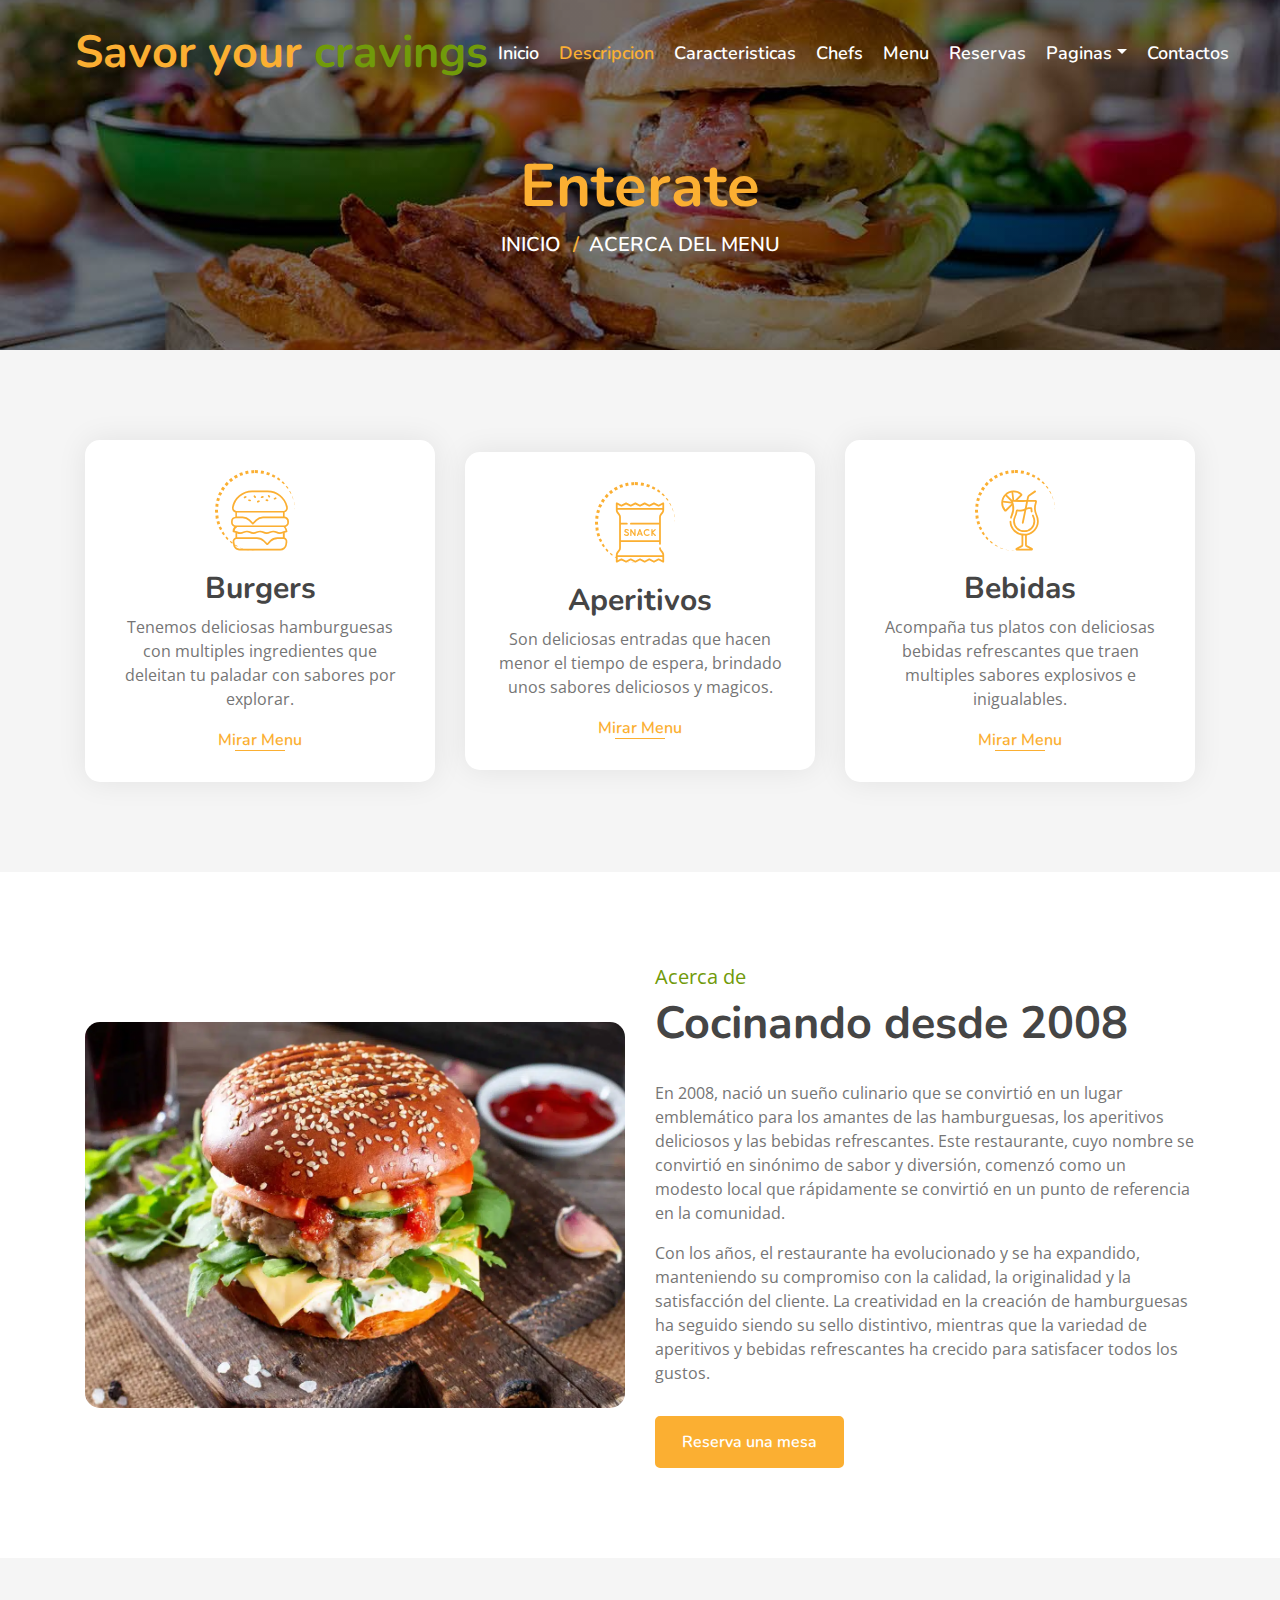
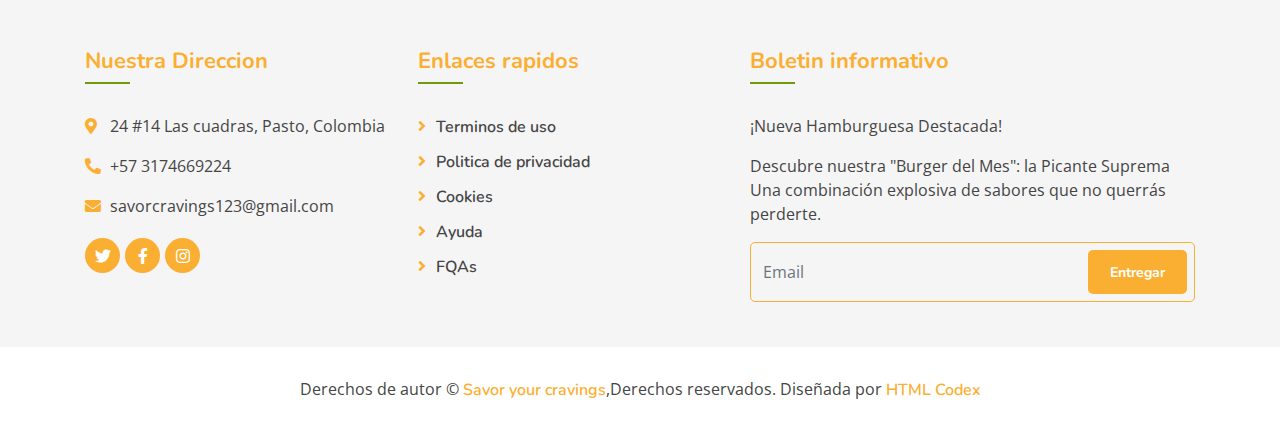
==== about.html @ bf2a8a8b "Se modifico la escritura" ====
<!DOCTYPE html>
<html lang="en">
    <head>
        <meta charset="utf-8">
        <title>Savor your cravings - sitio web de alimentos</title>
        <meta content="width=device-width, initial-scale=1.0" name="viewport">
        <meta content="Free Website Template" name="keywords">
        <meta content="Free Website Template" name="description">

        <!-- Favicon -->
        <link href="img/favicon.ico" rel="icon">

        <!-- Google Font -->
        <link href="https://fonts.googleapis.com/css?family=Open+Sans:300,400|Nunito:600,700" rel="stylesheet"> 
        
        <!-- CSS Libraries -->
        <link href="https://stackpath.bootstrapcdn.com/bootstrap/4.4.1/css/bootstrap.min.css" rel="stylesheet">
        <link href="https://cdnjs.cloudflare.com/ajax/libs/font-awesome/5.10.0/css/all.min.css" rel="stylesheet">
        <link href="lib/animate/animate.min.css" rel="stylesheet">
        <link href="img/hamburguesas-caseras-receta.webp" rel="stylesheet">
        <link href="lib/flaticon/font/flaticon.css" rel="stylesheet">
        <link href="lib/tempusdominus/css/tempusdominus-bootstrap-4.min.css" rel="stylesheet" />

        <!-- Template Stylesheet -->
        <link href="css/style.css" rel="stylesheet">
    </head>

    <body>
        <!-- Nav Bar Start -->
        <div class="navbar navbar-expand-lg bg-light navbar-light">
            <div class="container-fluid">
                <a href="index.html" class="navbar-brand">Savor your <span>cravings</span></a>
                <button type="button" class="navbar-toggler" data-toggle="collapse" data-target="#navbarCollapse">
                    <span class="navbar-toggler-icon"></span>
                </button>

                <div class="collapse navbar-collapse justify-content-between" id="navbarCollapse">
                    <div class="navbar-nav ml-auto">
                        <a href="index.html" class="nav-item nav-link">Inicio</a>
                        <a href="about.html" class="nav-item nav-link active">Descripcion</a>
                        <a href="feature.html" class="nav-item nav-link">Caracteristicas</a>
                        <a href="team.html" class="nav-item nav-link">Chefs</a>
                        <a href="menu.html" class="nav-item nav-link">Menu</a>
                        <a href="booking.html" class="nav-item nav-link">Reservas</a>
                        <div class="nav-item dropdown">
                            <a href="#" class="nav-link dropdown-toggle" data-toggle="dropdown">Paginas</a>
                            <div class="dropdown-menu">
                                <a href="blog.html" class="dropdown-item">Cuadricula del blog</a>
                                <a href="single.html" class="dropdown-item">Detalle del blog</a>
                            </div>
                        </div>
                        <a href="contact.html" class="nav-item nav-link">Contactos</a>
                    </div>
                </div>
            </div>
        </div>
        <!-- Nav Bar End -->
        
        
        <!-- Page Header Start -->
        <div class="page-header mb-0">
            <div class="container">
                <div class="row">
                    <div class="col-12">
                        <h2>Enterate </h2>
                    </div>
                    <div class="col-12">
                        <a href="">Inicio</a>
                        <a href="">Acerca del menu</a>
                    </div>
                </div>
            </div>
        </div>
        <!-- Page Header End -->
        
        
        <!-- Food Start -->
        <div class="food mt-0">
            <div class="container">
                <div class="row align-items-center">
                    <div class="col-md-4">
                        <div class="food-item">
                            <i class="flaticon-burger"></i>
                            <h2>Burgers</h2>
                            <p>
                                Tenemos deliciosas hamburguesas con multiples ingredientes que deleitan tu paladar con sabores por explorar. 
                            </p>
                            <a href="">Mirar Menu</a>
                        </div>
                    </div>
                    <div class="col-md-4">
                        <div class="food-item">
                            <i class="flaticon-snack"></i>
                            <h2>Aperitivos</h2>
                            <p>
                                Son deliciosas entradas que hacen menor el tiempo de espera, brindado unos sabores deliciosos y magicos. 
                            </p>
                            <a href="">Mirar Menu</a>
                        </div>
                    </div>
                    <div class="col-md-4">
                        <div class="food-item">
                            <i class="flaticon-cocktail"></i>
                            <h2>Bebidas </h2>
                            <p>
                                Acompaña tus platos con deliciosas bebidas refrescantes que traen multiples sabores explosivos e inigualables. 
                            </p>
                            <a href="">Mirar Menu</a>
                        </div>
                    </div>
                </div>
            </div>
        </div>
        <!-- Food End -->
        

        <!-- About Start -->
        <div class="about">
            <div class="container">
                <div class="row align-items-center">
                    <div class="col-lg-6">
                        <div class="about-img">
                            <img src="img/hamburguesas-caseras-receta.webp" alt="Image">
                                <span></span>
                            </button>
                        </div>
                    </div>
                    <div class="col-lg-6">
                        <div class="about-content">
                            <div class="section-header">
                                <p>Acerca de</p>
                                <h2>Cocinando desde 2008</h2>
                            </div>
                            <div class="about-text">
                                <p>
                                    En 2008, nació un sueño culinario que se convirtió en un lugar emblemático para los amantes de las hamburguesas, los aperitivos deliciosos y las bebidas refrescantes. Este restaurante, cuyo nombre se convirtió en sinónimo de sabor y diversión, comenzó como un modesto local que rápidamente se convirtió en un punto de referencia en la comunidad.
                                </p>
                                <p>
                                    Con los años, el restaurante ha evolucionado y se ha expandido, manteniendo su compromiso con la calidad, la originalidad y la satisfacción del cliente. La creatividad en la creación de hamburguesas ha seguido siendo su sello distintivo, mientras que la variedad de aperitivos y bebidas refrescantes ha crecido para satisfacer todos los gustos.
                                </p>
                                <a class="btn custom-btn" href="">Reserva una mesa </a>
                            </div>
                        </div>
                    </div>
                </div>
            </div>
        </div>
        <!-- About End -->
        
        
        <!-- Video Modal Start-->
        <div class="modal fade" id="videoModal" tabindex="-1" role="dialog" aria-labelledby="exampleModalLabel" aria-hidden="true">
            <div class="modal-dialog" role="document">
                <div class="modal-content">
                    <div class="modal-body">
                        <button type="button" class="close" data-dismiss="modal" aria-label="Close">
                            <span aria-hidden="true">&times;</span>
                        </button>        
                        <!-- 16:9 aspect ratio -->
                        <div class="embed-responsive embed-responsive-16by9">
                            <iframe class="embed-responsive-item" src="" id="video"  allowscriptaccess="always" allow="autoplay"></iframe>
                        </div>
                    </div>
                </div>
            </div>
        </div> 
        <!-- Video Modal End -->


        <!-- Footer Start -->
        <div class="footer">
            <div class="container">
                <div class="row">
                    <div class="col-lg-7">
                        <div class="row">
                            <div class="col-md-6">
                                <div class="footer-contact">
                                    <h2>Nuestra Direccion </h2>
                                    <p><i class="fa fa-map-marker-alt"></i>24 #14 Las cuadras, Pasto, Colombia</p>
                                    <p><i class="fa fa-phone-alt"></i>+57 3174669224</p>
                                    <p><i class="fa fa-envelope"></i>savorcravings123@gmail.com</p>
                                    <div class="footer-social">
                                        <a href="https://twitter.com/savor_your_cra"><i class="fab fa-twitter"></i></a>
                                        <a href="https://www.facebook.com/profile.php?id=61553397871118"><i class="fab fa-facebook-f"></i></a>
                                        <a href="https://www.instagram.com/savoryourcravings/"><i class="fab fa-instagram"></i></a>
                                    </div>
                                </div>
                            </div>
                            <div class="col-md-6">
                                <div class="footer-link">
                                    <h2>Enlaces rapidos</h2>
                                    <a href="">Terminos de uso</a>
                                    <a href="">Politica de privacidad </a>
                                    <a href="">Cookies</a>
                                    <a href="">Ayuda</a>
                                    <a href="">FQAs</a>
                                </div>
                            </div>
                        </div>
                    </div>
                    <div class="col-lg-5">
                        <div class="footer-newsletter">
                            <h2>Boletin informativo </h2>
                            <p>
                               ¡Nueva Hamburguesa Destacada!
                            </p>

                            <p>                              
                            Descubre nuestra "Burger del Mes": la Picante Suprema Una combinación explosiva de sabores que no querrás perderte.
                             </p>
                            <div class="form">
                                <input class="form-control" placeholder="Email">
                                <button class="btn custom-btn">Entregar</button>
                            </div>
                        </div>
                    </div>
                </div>
            </div>
            <div class="copyright">
                <div class="container">
                    <p>Derechos de autor &copy; <a href="#">Savor your cravings</a>,Derechos reservados.</p>
                    <p>Diseñada por <a href="https://htmlcodex.com">HTML Codex</a></p>
                </div>
            </div>
        </div>
        <!-- Footer End -->

        <a href="#" class="back-to-top"><i class="fa fa-chevron-up"></i></a>

        <!-- JavaScript Libraries -->
        <script src="https://code.jquery.com/jquery-3.4.1.min.js"></script>
        <script src="https://stackpath.bootstrapcdn.com/bootstrap/4.4.1/js/bootstrap.bundle.min.js"></script>
        <script src="lib/easing/easing.min.js"></script>
        <script src="lib/owlcarousel/owl.carousel.min.js"></script>
        <script src="lib/tempusdominus/js/moment.min.js"></script>
        <script src="lib/tempusdominus/js/moment-timezone.min.js"></script>
        <script src="lib/tempusdominus/js/tempusdominus-bootstrap-4.min.js"></script>
        
        <!-- Contact Javascript File -->
        <script src="mail/jqBootstrapValidation.min.js"></script>
        <script src="mail/contact.js"></script>

        <!-- Template Javascript -->
        <script src="js/main.js"></script>
    </body>
</html>
---- lib/flaticon/font/flaticon.css ----
/*
  	Flaticon icon font: Flaticon
  	Creation date: 19/09/2020 16:59
  	*/

@font-face {
  font-family: "Flaticon";
  src: url("./Flaticon.eot");
  src: url("./Flaticon.eot?#iefix") format("embedded-opentype"),
       url("./Flaticon.woff2") format("woff2"),
       url("./Flaticon.woff") format("woff"),
       url("./Flaticon.ttf") format("truetype"),
       url("./Flaticon.svg#Flaticon") format("svg");
  font-weight: normal;
  font-style: normal;
}

@media screen and (-webkit-min-device-pixel-ratio:0) {
  @font-face {
    font-family: "Flaticon";
    src: url("./Flaticon.svg#Flaticon") format("svg");
  }
}

[class^="flaticon-"]:before, [class*=" flaticon-"]:before,
[class^="flaticon-"]:after, [class*=" flaticon-"]:after {   
  font-family: Flaticon;
        font-size: 20px;
font-style: normal;
margin-left: 20px;
}

.flaticon-burger:before { content: "\f100"; }
.flaticon-fast-food:before { content: "\f101"; }
.flaticon-snack:before { content: "\f102"; }
.flaticon-cocktail:before { content: "\f103"; }
.flaticon-vegetable:before { content: "\f104"; }
.flaticon-meat:before { content: "\f105"; }
.flaticon-medal:before { content: "\f106"; }
.flaticon-fruits-and-vegetables:before { content: "\f107"; }
.flaticon-cooking:before { content: "\f108"; }
.flaticon-courier:before { content: "\f109"; }
---- css/style.css ----
/*******************************/
/********* General CSS *********/
/*******************************/
body {
    color: #757575;
    background: #ffffff;
    font-family: 'open sans', sans-serif;
}

h1,
h2, 
h3, 
h4,
h5, 
h6 {
    color: #454545;
    font-family: 'Nunito', sans-serif;
}

a {
    font-family: 'Nunito', sans-serif;
    font-weight: 600;
    color: #fbaf32;
    transition: .3s;
}

a:hover,
a:active,
a:focus {
    color: #719a0a;
    outline: none;
    text-decoration: none;
}

.btn.custom-btn {
    padding: 12px 25px;
    font-family: 'Nunito', sans-serif;
    font-size: 16px;
    font-weight: 600;
    color: #ffffff;
    background: #fbaf32;
    border: 2px solid #fbaf32;
    border-radius: 5px;
    transition: .5s;
}

.btn.custom-btn:hover {
    color: #fbaf32;
    background: transparent;
}

.btn.custom-btn:focus,
.form-control:focus,
.custom-select:focus {
    box-shadow: none;
}

.container-fluid {
    max-width: 1366px;
}

.back-to-top {
    position: fixed;
    display: none;
    background: #fbaf32;
    width: 44px;
    height: 44px;
    text-align: center;
    line-height: 1;
    font-size: 22px;
    right: 15px;
    bottom: 15px;
    border-radius: 5px;
    transition: background 0.5s;
    z-index: 9;
}

.back-to-top i {
    color: #ffffff;
    padding-top: 10px;
}

.back-to-top:hover {
    background: #719a0a;
}

[class^="flaticon-"]:before, [class*=" flaticon-"]:before,
[class^="flaticon-"]:after, [class*=" flaticon-"]:after {   
    font-size: inherit;
    margin-left: 0;
}


/**********************************/
/*********** Nav Bar CSS **********/
/**********************************/
.navbar {
    position: relative;
    transition: .5s;
    z-index: 999;
}

.navbar.nav-sticky {
    position: fixed;
    top: 0;
    width: 100%;
    box-shadow: 0 2px 5px rgba(0, 0, 0, .3);
}

.navbar .navbar-brand {
    margin: 0;
    color: #fbaf32;
    font-size: 45px;
    line-height: 0px;
    font-weight: 700;
    font-family: 'Nunito', sans-serif;
    transition: .5s;
    
}

.navbar .navbar-brand span {
    color: #719a0a;
}

.navbar .navbar-brand:hover {
    color: #fbaf32;
}

.navbar .navbar-brand:hover span {
    color: #fbaf32;
}

.navbar .navbar-brand img {
    max-width: 100%;
    max-height: 40px;
}

.navbar .dropdown-menu {
    margin-top: 0;
    border: 0;
    border-radius: 0;
    background: #f8f9fa;
}

@media (min-width: 992px) {
    .navbar {
        position: absolute;
        width: 100%;
        padding: 30px 60px;
        background: transparent !important;
        z-index: 9;
    }
    
    .navbar.nav-sticky {
        padding: 10px 60px;
        background: #ffffff !important;
    }
    
    .navbar .navbar-brand {
        color: #fbaf32;
    }
    
    .navbar.nav-sticky .navbar-brand {
        color: #fbaf32;
    }

    .navbar-light .navbar-nav .nav-link,
    .navbar-light .navbar-nav .nav-link:focus {
        padding: 10px 10px 8px 10px;
        font-family: 'Nunito', sans-serif;
        color: #ffffff;
        font-size: 18px;
        font-weight: 600;
    }
    
    .navbar-light.nav-sticky .navbar-nav .nav-link,
    .navbar-light.nav-sticky .navbar-nav .nav-link:focus {
        color: #666666;
    }

    .navbar-light .navbar-nav .nav-link:hover,
    .navbar-light .navbar-nav .nav-link.active {
        color: #fbaf32;
    }
    
    .navbar-light.nav-sticky .navbar-nav .nav-link:hover,
    .navbar-light.nav-sticky .navbar-nav .nav-link.active {
        color: #fbaf32;
    }
}

@media (max-width: 991.98px) {   
    .navbar {
        padding: 15px;
        background: #ffffff !important;
    }
    
    .navbar .navbar-brand {
        color: #fbaf32;
    }
    
    .navbar .navbar-nav {
        margin-top: 15px;
    }
    
    .navbar a.nav-link {
        padding: 5px;
    }
    
    .navbar .dropdown-menu {
        box-shadow: none;
    }
}


/*******************************/
/********** Hero CSS ***********/
/*******************************/
.carousel {
    position: relative;
    width: 100%;
    height: 100vh;
    min-height: 400px;
    background: #ffffff;
}

.carousel .container-fluid {
    padding: 0;
}

.carousel .carousel-item {
    position: relative;
    width: 100%;
    height: 100vh;
    display: flex;
    align-items: center;
    justify-content: center;
    flex-direction: column;
}

.carousel .carousel-img {
    position: relative;
    width: 100%;
    height: 100%;
    text-align: right;
    overflow: hidden;
}

.carousel .carousel-img::after {
    position: absolute;
    content: "";
    top: 0;
    right: 0;
    bottom: 0;
    left: 0;
    background: rgba(0, 0, 0, 0.6);
    z-index: 1;
}

.carousel .carousel-img img {
    width: 100%;
    height: 100%;
    object-fit: cover;
}

.carousel .carousel-text {
    position: absolute;
    max-width: 700px;
    height: calc(100vh - 35px);
    display: flex;
    align-items: center;
    justify-content: center;
    flex-direction: column;
    z-index: 2;
}

.carousel .carousel-text h1 {
    text-align: center;
    color: #ffffff;
    font-size: 60px;
    font-weight: 700;
    margin-bottom: 30px;
}

.carousel .carousel-text h1 span {
    color: #fbaf32;
}

.carousel .carousel-text p {
    color: #ffffff;
    text-align: center;
    font-size: 20px;
    margin-bottom: 35px;
}

.carousel .carousel-btn .btn:last-child {
    margin-left: 10px;
    background: #719a0a;
    border-color: #719a0a;
}

.carousel .carousel-btn .btn:last-child:hover {
    color: #719a0a;
    background: transparent;
}

.carousel .animated {
    -webkit-animation-duration: 1s;
    animation-duration: 1s;
}

@media (max-width: 991.98px) {
    .carousel,
    .carousel .carousel-item,
    .carousel .carousel-text {
        height: calc(100vh - 105px);
    }
    
    .carousel .carousel-text h1 {
        font-size: 35px;
    }
    
    .carousel .carousel-text p {
        font-size: 16px;
    }
    
    .carousel .carousel-text .btn {
        padding: 12px 30px;
        font-size: 15px;
        letter-spacing: 0;
    }
}

@media (max-width: 767.98px) {
    .carousel,
    .carousel .carousel-item,
    .carousel .carousel-text {
        height: calc(100vh - 70px);
    }
    
    .carousel .carousel-text h1 {
        font-size: 30px;
    }
    
    .carousel .carousel-text .btn {
        padding: 10px 25px;
        font-size: 15px;
        letter-spacing: 0;
    }
}

@media (max-width: 575.98px) {
    .carousel .carousel-text h1 {
        font-size: 25px;
    }
    
    .carousel .carousel-text .btn {
        padding: 8px 20px;
        font-size: 14px;
        letter-spacing: 0;
    }
}


/*******************************/
/******* Page Header CSS *******/
/*******************************/
.page-header {
    position: relative;
    margin-bottom: 45px;
    padding: 150px 0 90px 0;
    text-align: center;
    background: linear-gradient(rgba(0, 0, 0, .5), rgba(0, 0, 0, .5)), url(../img/page-header.jpg);
    background-position: center;
    background-repeat: no-repeat;
    background-size: cover;
}

.page-header h2 {
    position: relative;
    color: #fbaf32;
    font-size: 60px;
    font-weight: 700;
}

.page-header a {
    position: relative;
    padding: 0 12px;
    font-size: 20px;
    text-transform: uppercase;
    color: #ffffff;
}

.page-header a:hover {
    color: #ffffff;
}

.page-header a::after {
    position: absolute;
    content: "/";
    width: 8px;
    height: 8px;
    top: -1px;
    right: -7px;
    text-align: center;
    color: #fbaf32;
}

.page-header a:last-child::after {
    display: none;
}

@media (max-width: 767.98px) {
    .page-header h2 {
        font-size: 35px;
    }
    
    .page-header a {
        font-size: 18px;
    }
}


/*******************************/
/******* Section Header ********/
/*******************************/
.section-header {
    position: relative;
    margin-bottom: 45px;
}

.section-header p {
    color: #719a0a;
    margin-bottom: 5px;
    position: relative;
    font-size: 20px;
}

.section-header h2 {
    margin: 0;
    position: relative;
    font-size: 45px;
    font-weight: 700;
}

@media (max-width: 991.98px) {
    .section-header h2 {
        font-size: 40px;
        font-weight: 600;
    }
}

@media (max-width: 767.98px) {
    .section-header h2 {
        font-size: 35px;
        font-weight: 600;
    }
}

@media (max-width: 575.98px) {
    .section-header h2 {
        font-size: 30px;
        font-weight: 600;
    }
}


/*******************************/
/********* Booking CSS *********/
/*******************************/
.booking {
    position: relative;
    width: 100%;
    margin-bottom: 45px;
    background: rgba(0, 0, 0, .04);
}

.booking .booking-content {
    padding: 45px 0 15px 0;
}

.booking .booking-content .section-header {
    margin-bottom: 30px;
}

.booking .booking-form {
    padding: 60px 30px;
    background: #fbaf32;
}

.booking .booking-form .control-group {
    margin-bottom: 15px;
}

.booking .booking-form .input-group-text {
    position: absolute;
    padding: 0;
    border: none;
    background: none;
    top: 15px;
    right: 15px;
    color: #ffffff;
    font-size: 14px;
}

.booking .booking-form .form-control {
    height: 45px;
    font-size: 14px;
    color: #ffffff;
    padding: 0 15px;
    border-radius: 5px !important;
    border: 1px solid #ffffff;
    background: transparent;
}

.booking .booking-form select.form-control {
    padding: 0 10px;
}

.booking .booking-form .form-control::placeholder {
    color: #ffffff;
    opacity: 1;
}

.booking .booking-form .form-control:-ms-input-placeholder,
.booking .booking-form .form-control::-ms-input-placeholder {
    color: #ffffff;
}

.booking .booking-form .input-group [data-toggle="datetimepicker"] {
    cursor: default;
}

.booking .booking-form .btn.custom-btn {
    width: 100%;
    color: #fbaf32;
    background: #ffffff;
    border: 1px solid #ffffff;
}

.booking .booking-form .btn.custom-btn:hover {
    color: #ffffff;
    background: transparent;
}


/*******************************/
/********** Menu CSS ***********/
/*******************************/
.food {
    position: relative;
    width: 100%;
    padding: 90px 0 60px 0;
    margin: 45px 0;
    background: rgba(0, 0, 0, .04);
}

.food .food-item {
    position: relative;
    width: 100%;
    margin-bottom: 30px;
    padding: 50px 30px 30px;
    text-align: center;
    background: #ffffff;
    border-radius: 15px;
    box-shadow: 0 0 30px rgba(0, 0, 0, .08);
    transition: .3s;
}

.food .food-item:hover {
    box-shadow: none;
}

.food .food-item i {
    position: relative;
    display: inline-block;
    color: #fbaf32;
    font-size: 60px;
    line-height: 60px;
    margin-bottom: 20px;
    transition: .3s;
}

.food .food-item:hover i {
    color: #719a0a;
}

.food .food-item i::after {
    position: absolute;
    content: "";
    width: calc(100% + 20px);
    height: calc(100% + 20px);
    top: -20px;
    left: -15px;
    border: 3px dotted #fbaf32;
    border-right: transparent;
    border-bottom: transparent;
    border-radius: 100px;
    transition: .3s;
}

.food .food-item:hover i::after {
    border: 3px dotted #719a0a;
    border-right: transparent;
    border-bottom: transparent;
}

.food .food-item h2 {
    font-size: 30px;
    font-weight: 700;
}

.food .food-item a {
    position: relative;
    font-size: 16px;
}

.food .food-item a::after {
    position: absolute;
    content: "";
    width: 50px;
    height: 1px;
    bottom: 0;
    left: calc(50% - 25px);
    background: #fbaf32;
    transition: .3s;
}

.food .food-item a:hover::after {
    width: 100%;
    left: 0;
    background: #719a0a;
}



/*******************************/
/********** About CSS **********/
/*******************************/
.about {
    position: relative;
    width: 100%;
    padding: 45px 0;
}

.about .section-header {
    margin-bottom: 30px;
    margin-left: 0;
}

.about .about-img {
    position: relative;
}

.about .about-img img {
    position: relative;
    width: 100%;
    border-radius: 15px;
}

.about .btn-play {
    position: absolute;
    z-index: 1;
    top: 50%;
    left: 50%;
    transform: translateX(-50%) translateY(-50%);
    box-sizing: content-box;
    display: block;
    width: 32px;
    height: 44px;
    border-radius: 50%;
    border: none;
    outline: none;
    padding: 18px 20px 18px 28px;
}

.about .btn-play:before {
    content: "";
    position: absolute;
    z-index: 0;
    left: 50%;
    top: 50%;
    transform: translateX(-50%) translateY(-50%);
    display: block;
    width: 100px;
    height: 100px;
    background: #fbaf32;
    border-radius: 50%;
    animation: pulse-border 1500ms ease-out infinite;
}

.about .btn-play:after {
    content: "";
    position: absolute;
    z-index: 1;
    left: 50%;
    top: 50%;
    transform: translateX(-50%) translateY(-50%);
    display: block;
    width: 100px;
    height: 100px;
    background: #fbaf32;
    border-radius: 50%;
    transition: all 200ms;
}

.about .btn-play img {
    position: relative;
    z-index: 3;
    max-width: 100%;
    width: auto;
    height: auto;
}

.about .btn-play span {
    display: block;
    position: relative;
    z-index: 3;
    width: 0;
    height: 0;
    border-left: 32px solid #ffffff;
    border-top: 22px solid transparent;
    border-bottom: 22px solid transparent;
}

@keyframes pulse-border {
  0% {
    transform: translateX(-50%) translateY(-50%) translateZ(0) scale(1);
    opacity: 1;
  }
  100% {
    transform: translateX(-50%) translateY(-50%) translateZ(0) scale(1.5);
    opacity: 0;
  }
}

#videoModal {
    padding-left: 17px;
}

#videoModal .modal-dialog {
    position: relative;
    max-width: 800px;
    margin: 60px auto 0 auto;
}

#videoModal .modal-body {
    position: relative;
    padding: 0px;
}

#videoModal .close {
    position: absolute;
    width: 30px;
    height: 30px;
    right: 0px;
    top: -30px;
    z-index: 999;
    font-size: 30px;
    font-weight: normal;
    color: #ffffff;
    background: #000000;
    opacity: 1;
}

.about .about-content {
    position: relative;
}

.about .about-text p {
    font-size: 16px;
}

.about .about-text a.btn {
    position: relative;
    margin-top: 15px;
}

@media (max-width: 991.98px) {
    .about .about-img {
        margin-bottom: 30px;
    }
}


/*******************************/
/********* Feature CSS *********/
/*******************************/
.feature {
    position: relative;
    width: 100%;
    padding: 45px 0 0 0;
}

.feature .section-header {
    margin-bottom: 30px;
}

.feature .feature-text {
    position: relative;
    width: 100%;
}

.feature .feature-img {
    border-radius: 15px;
    margin-bottom: 25px;
    overflow: hidden;
}

.feature .feature-img .col-6,
.feature .feature-img .col-12 {
    padding: 0;
    overflow: hidden;
}

.feature .feature-img img {
    width: 100%;
    transition: .3s;
}

.feature .feature-img img:hover {
    transform: scale(1.1);
}

.feature .feature-text .btn {
    width: 100%;
    margin-top: 15px;
    margin-bottom: 45px;
}

.feature .feature-item {
    width: 100%;
    margin-bottom: 45px;
}

.feature .feature-item i {
    position: relative;
    display: block;
    color: #719a0a;
    font-size: 60px;
    line-height: 60px;
    margin-bottom: 15px;
    background-image: linear-gradient(#719a0a, #fbaf32);
    -webkit-background-clip: text;
    -webkit-text-fill-color: transparent;
}

.feature .feature-item i::after {
    position: absolute;
    content: "";
    width: 40px;
    height: 40px;
    top: -10px;
    left: 20px;
    background: #fbaf32;
    border-radius: 30px;
    z-index: -1;
}

.feature .feature-item h3 {
    font-size: 22px;
    font-weight: 700;
}


/*******************************/
/*********** Menu CSS **********/
/*******************************/
.menu {
    position: relative;
    padding: 45px 0 15px 0;
}

.menu .menu-tab {
    position: relative;
}

.menu .menu-tab img {
    max-width: 100%;
    border-radius: 15px;
}

.menu .menu-tab .nav.nav-pills .nav-link {
    color: #ffffff;
    background: #fbaf32;
    border-radius: 5px;
    margin: 0 5px;
}

.menu .menu-tab .nav.nav-pills .nav-link:hover,
.menu .menu-tab .nav.nav-pills .nav-link.active {
    color: #ffffff;
    background: #719a0a;
}

.menu .menu-tab .tab-content {
    padding: 30px 0 0 0;
    background: transparent;
}

.menu .menu-tab .tab-content .container {
    padding: 0;
}

.menu .menu-item {
    position: relative;
    margin-bottom: 30px;
    display: flex;
    align-items: center;
}

.menu .menu-img {
    width: 80px;
    margin-right: 20px;
}

.menu .menu-img img {
    width: 100%;
    border-radius: 100px;
}

.menu .menu-text {
    width: calc(100% - 100px);
}

.menu .menu-text h3 {
    position: relative;
    display: block;
    font-size: 22px;
    font-weight: 700;
}

.menu .menu-text h3::after {
    position: absolute;
    content: "";
    width: 100%;
    height: 0;
    top: 13px;
    left: 0;
    border-top: 2px dotted #cccccc;
    z-index: -1;
}

.menu .menu-text h3 span {
    display: inline-block;
    float: left;
    padding-right: 5px;
    background: #ffffff;
}

.menu .menu-text h3 strong {
    display: inline-block;
    float: right;
    padding-left: 5px;
    color: #fbaf32;
    background: #ffffff;
}

.menu .menu-text p {
    position: relative;
    margin: 5px 0 0 0;
    float: left;
    display: block;
}

@media(max-width: 575.98px) {
    .menu .menu-text p,
    .menu .menu-text h3,
    .menu .menu-text h3 span,
    .menu .menu-text h3 strong {
        display: block;
        float: none;
        padding: 0;
        margin: 0;
    }
    
    .menu .menu-text h3 {
        font-size: 18px;
        margin-bottom: 0;
    }
    
    .menu .menu-text h3 span {
        margin-bottom: 3px;
    }
    
    .menu .menu-text h3::after {
        display: none;
    }
}


/*******************************/
/*********** Team CSS **********/
/*******************************/
.team {
    position: relative;
    width: 100%;
    padding: 45px 0 15px 0;
}

.team .team-item {
    position: relative;
    margin-bottom: 30px;
    background: #ffffff;
}

.team .team-img {
    position: relative;
    border-radius: 15px 15px 0 0;
    overflow: hidden;
}

.team .team-img img {
    position: relative;
    width: 100%;
    margin-top: 15px;
    transform: scale(1.1);
    transition: .3s;
}

.team .team-item:hover img {
    margin-top: 0;
    margin-bottom: 15px;
}

.team .team-social {
    position: absolute;
    width: 100%;
    height: 100%;
    top: 0;
    left: 0;
    display: flex;
    align-items: center;
    justify-content: center;
    transition: .5s;
}

.team .team-social a {
    position: relative;
    margin: 0 3px;
    margin-top: 100px;
    width: 40px;
    height: 40px;
    display: flex;
    align-items: center;
    justify-content: center;
    border-radius: 40px;
    font-size: 16px;
    color: #ffffff;
    background: #fbaf32;
    opacity: 0;
}

.team .team-social a:hover {
    color: #ffffff;
    background: #719a0a;
}

.team .team-item:hover .team-social {
    background: rgba(256, 256, 256, .5);
}

.team .team-item:hover .team-social a:first-child {
    opacity: 1;
    margin-top: 0;
    transition: .3s 0s;
}

.team .team-item:hover .team-social a:nth-child(2) {
    opacity: 1;
    margin-top: 0;
    transition: .3s .1s;
}

.team .team-item:hover .team-social a:nth-child(3) {
    opacity: 1;
    margin-top: 0;
    transition: .3s .2s;
}

.team .team-item:hover .team-social a:nth-child(4) {
    opacity: 1;
    margin-top: 0;
    transition: .3s .3s;
}

.team .team-text {
    position: relative;
    padding: 25px 15px;
    text-align: center;
    background: #ffffff;
    border: 1px solid rgba(0, 0, 0, .07);
    border-top: none;
    border-radius: 0 0 15px 15px;
}

.team .team-text h2 {
    font-size: 22px;
    font-weight: 700;
}

.team .team-text p {
    margin: 0;
    font-size: 16px;
}


/*******************************/
/******* Testimonial CSS *******/
/*******************************/
.testimonial {
    position: relative;
    width: 100%;
    padding: 90px 0;
    margin: 45px 0;
    background: rgba(0, 0, 0, .04);
}

.testimonial .testimonials-carousel {
    position: relative;
    width: calc(100% + 30px);
    margin: 0 -15px;
}

.testimonial .testimonial-item {
    position: relative;
    margin: 15px;
    padding: 30px;
    display: flex;
    align-items: center;
    justify-content: center;
    flex-direction: column;
    background: #ffffff;
    border-radius: 15px;
    box-shadow: 0 0 15px rgba(0, 0, 0, .08);
    transition: .3s;
    overflow: hidden;
}

.testimonial .testimonial-item:hover {
    box-shadow: none;
}

.testimonial .testimonial-img {
    position: relative;
    width: 100px;
    border-radius: 100px;
    margin-bottom: 20px;
    overflow: hidden;
}

.testimonial .testimonial-img img {
    width: 100%;
    border-radius: 100px;
}

.testimonial .testimonial-item p {
    text-align: center;
    margin-bottom: 10px;
}

.testimonial .testimonial-item h2 {
    position: relative;
    font-size: 18px;
    font-weight: 700;
    margin-bottom: 2px;
}

.testimonial .testimonial-item h3 {
    color: #999999;
    font-size: 16px;
    font-weight: 600;
    margin: 0;
}

.testimonial .owl-dots {
    margin-top: 10px;
    text-align: center;
}

.testimonial .owl-dot {
    display: inline-block;
    margin: 0 5px;
    width: 12px;
    height: 12px;
    border-radius: 50%;
    background: #fbaf32;
}

.testimonial .owl-dot.active {
    background: #719a0a;
}


/*******************************/
/*********** Blog CSS **********/
/*******************************/
.blog {
    position: relative;
    width: 100%;
    padding: 45px 0 0 0;
}

.blog .blog-item {
    position: relative;
}

.blog .blog-img {
    position: relative;
    width: 100%;
    border-radius: 15px;
    overflow: hidden;
    z-index: 1;
}

.blog .blog-img img {
    width: 100%;
}

.blog .blog-content {
    position: relative;
    width: calc(100% - 60px);
    top: -60px;
    left: 30px;
    padding: 25px 30px 30px 30px;
    background: #ffffff;
    box-shadow: 0 0 30px rgba(0, 0, 0, .08);
    border-radius: 15px;
    z-index: 2;
}

.blog .blog-content h2.blog-title {
    font-size: 22px;
    font-weight: 700;
}

.blog .blog-meta {
    position: relative;
    display: flex;
    flex-wrap: wrap;
    margin-bottom: 15px;
}

.blog .blog-meta p {
    margin: 0 10px 0 0;
    font-size: 14px;
    color: #999999;
}

.blog .blog-meta i {
    color: #fbaf32;
    margin-right: 5px;
}

.blog .blog-meta p:last-child {
    margin: 0;
}

.blog .blog-text {
    position: relative;
}

.blog .blog-text p {
    margin-bottom: 10px;
}

.blog .blog-item a.btn {
    margin-top: 10px;
    padding: 5px 15px;
}

.blog .pagination .page-link {
    color: #fbaf32;
    border-radius: 5px;
    border-color: #fbaf32;
    margin: 0 2px;
}

.blog .pagination .page-link:hover,
.blog .pagination .page-item.active .page-link {
    color: #ffffff;
    background: #fbaf32;
}

.blog .pagination .disabled .page-link {
    color: #999999;
}

@media(max-width: 575.98px){
    .blog .blog-meta p {
        flex: 50%;
        font-size: 13px;
        margin: 0 0 5px 0;
    }
}


/*******************************/
/******* Single Post CSS *******/
/*******************************/
.single {
    position: relative;
    padding: 45px 0;
}

.single .single-content {
    position: relative;
    margin-bottom: 30px;
    overflow: hidden;
}

.single .single-content img {
    margin-bottom: 20px;
    width: 100%;
}

.single .single-tags {
    margin: -5px -5px 41px -5px;
    font-size: 0;
}

.single .single-tags a {
    margin: 5px;
    display: inline-block;
    padding: 7px 15px;
    font-size: 14px;
    font-weight: 400;
    color: #fbaf32;
    border: 1px solid #dddddd;
    border-radius: 5px;
}

.single .single-tags a:hover {
    color: #ffffff;
    background: #fbaf32;
    border-color: #fbaf32;
}

.single .single-bio {
    margin-bottom: 45px;
    padding: 30px;
    background: rgba(0, 0, 0, .04);
    display: flex;
}

.single .single-bio-img {
    width: 100%;
    max-width: 100px;
}

.single .single-bio-img img {
    width: 100%;
    border-radius: 100px;
}

.single .single-bio-text {
    padding-left: 30px;
}

.single .single-bio-text h3 {
    font-size: 20px;
    font-weight: 700;
}

.single .single-bio-text p {
    margin: 0;
}

.single .single-related {
    margin-bottom: 45px;
}

.single .single-related h2 {
    font-size: 30px;
    font-weight: 700;
    margin-bottom: 25px;
}

.single .related-slider {
    position: relative;
    margin: 0 -15px;
    width: calc(100% + 30px);
}

.single .related-slider .post-item {
    margin: 0 15px;
}

.single .post-item {
    display: flex;
    align-items: center;
    margin-bottom: 15px;
}

.single .post-item .post-img {
    width: 100%;
    max-width: 80px;
}

.single .post-item .post-img img {
    width: 100%;
    border-radius: 5px;
}

.single .post-item .post-text {
    padding-left: 15px;
}

.single .post-item .post-text a {
    color: #757575;
    font-size: 17px;
}

.single .post-item .post-text a:hover {
    color: #fbaf32;
}

.single .post-item .post-meta {
    display: flex;
    margin-top: 8px;
}

.single .post-item .post-meta p {
    display: inline-block;
    margin: 0;
    padding: 0 3px;
    font-size: 14px;
    font-weight: 300;
    font-style: italic;
}

.single .post-item .post-meta p a {
    margin-left: 5px;
    color: #999999;
    font-size: 14px;
    font-weight: 300;
    font-style: normal;
}

.single .related-slider .owl-nav {
    position: absolute;
    width: 90px;
    top: -55px;
    right: 15px;
    display: flex;
}

.single .related-slider .owl-nav .owl-prev,
.single .related-slider .owl-nav .owl-next {
    margin-left: 15px;
    width: 30px;
    height: 30px;
    display: flex;
    align-items: center;
    justify-content: center;
    color: #ffffff;
    background: #fbaf32;
    font-size: 16px;
    transition: .3s;
}

.single .related-slider .owl-nav .owl-prev:hover,
.single .related-slider .owl-nav .owl-next:hover {
    color: #ffffff;
    background: #719a0a;
}

.single .single-comment {
    position: relative;
    margin-bottom: 45px;
}

.single .single-comment h2 {
    font-size: 30px;
    font-weight: 700;
    margin-bottom: 25px;
}

.single .comment-list {
    list-style: none;
    padding: 0;
}

.single .comment-child {
    list-style: none;
}

.single .comment-body {
    display: flex;
    margin-bottom: 30px;
}

.single .comment-img {
    width: 60px;
}

.single .comment-img img {
    width: 100%;
    border-radius: 100px;
}

.single .comment-text {
    padding-left: 15px;
    width: calc(100% - 60px);
}

.single .comment-text h3 {
    font-size: 18px;
    font-weight: 600;
    margin-bottom: 3px;
}

.single .comment-text span {
    display: block;
    font-size: 14px;
    font-weight: 300;
    margin-bottom: 5px;
}

.single .comment-text .btn {
    padding: 3px 10px;
    font-size: 14px;
    color: #454545;
    background: #dddddd;
    border-radius: 5px;
}

.single .comment-text .btn:hover {
    background: #fbaf32;
}

.single .comment-form {
    position: relative;
}

.single .comment-form h2 {
    font-size: 30px;
    font-weight: 700;
    margin-bottom: 25px;
}

.single .comment-form form {
    padding: 30px;
    background: #f3f6ff;
}

.single .comment-form form .form-group:last-child {
    margin: 0;
}

.single .comment-form input,
.single .comment-form textarea {
    border-radius: 5px;
}


/**********************************/
/*********** Sidebar CSS **********/
/**********************************/
.sidebar {
    position: relative;
    width: 100%;
}

@media(max-width: 991.98px) {
    .sidebar {
        margin-top: 45px;
    }
}

.sidebar .sidebar-widget {
    position: relative;
    margin-bottom: 45px;
}

.sidebar .sidebar-widget .widget-title {
    position: relative;
    margin-bottom: 30px;
    padding-bottom: 5px;
    font-size: 25px;
    font-weight: 700;
}

.sidebar .sidebar-widget .widget-title::after {
    position: absolute;
    content: "";
    width: 60px;
    height: 2px;
    bottom: 0;
    left: 0;
    background: #fbaf32;
}

.sidebar .sidebar-widget .search-widget {
    position: relative;
}

.sidebar .search-widget input {
    height: 50px;
    border: 1px solid #dddddd;
    border-radius: 5px;
}

.sidebar .search-widget input:focus {
    box-shadow: none;
}

.sidebar .search-widget .btn {
    position: absolute;
    top: 6px;
    right: 15px;
    height: 40px;
    padding: 0;
    font-size: 25px;
    color: #fbaf32;
    background: none;
    border-radius: 0;
    border: none;
    transition: .3s;
}

.sidebar .search-widget .btn:hover {
    color: #719a0a;
}

.sidebar .sidebar-widget .recent-post {
    position: relative;
}

.sidebar .sidebar-widget .tab-post {
    position: relative;
}

.sidebar .tab-post .nav.nav-pills .nav-link {
    color: #ffffff;
    background: #fbaf32;
    border-radius: 0;
}

.sidebar .tab-post .nav.nav-pills .nav-link:hover,
.sidebar .tab-post .nav.nav-pills .nav-link.active {
    color: #ffffff;
    background: #719a0a;
}

.sidebar .tab-post .tab-content {
    padding: 15px 0 0 0;
    background: transparent;
}

.sidebar .tab-post .tab-content .container {
    padding: 0;
}

.sidebar .sidebar-widget .category-widget {
    position: relative;
}

.sidebar .category-widget ul {
    margin: 0;
    padding: 0;
    list-style: none;
}

.sidebar .category-widget ul li {
    margin: 0 0 12px 22px; 
}

.sidebar .category-widget ul li:last-child {
    margin-bottom: 0; 
}

.sidebar .category-widget ul li a {
    display: inline-block;
    line-height: 23px;
}

.sidebar .category-widget ul li::before {
    position: absolute;
    content: '\f105';
    font-family: 'Font Awesome 5 Free';
    font-weight: 900;
    color: #fbaf32;
    left: 1px;
}

.sidebar .category-widget ul li span {
    display: inline-block;
    float: right;
}

.sidebar .sidebar-widget .tag-widget {
    position: relative;
    margin: -5px -5px;
}

.single .tag-widget a {
    margin: 5px;
    display: inline-block;
    padding: 7px 15px;
    font-size: 14px;
    font-weight: 400;
    color: #fbaf32;
    border: 1px solid #dddddd;
    border-radius: 5px;
}

.single .tag-widget a:hover {
    color: #ffffff;
    background: #fbaf32;
    border-color: #fbaf32;
}

.sidebar .image-widget {
    display: block;
    width: 100%;
    overflow: hidden;
}

.sidebar .image-widget img {
    max-width: 100%;
    transition: .3s;
}

.sidebar .image-widget img:hover {
    transform: scale(1.1);
}


/*******************************/
/********* Contact CSS *********/
/*******************************/
.contact {
    position: relative;
    width: 100%;
    padding: 45px 0 15px 0;
}

.contact .contact-information {
    min-height: 150px;
    margin: 0 0 30px 0;
    padding: 30px 15px 0 15px;
    background: rgba(0, 0, 0, .04);
}

.contact .contact-info {
    position: relative;
    display: flex;
    align-items: center;
    margin-bottom: 30px;
}

.contact .contact-icon {
    position: relative;
    width: 50px;
    height: 50px;
    display: flex;
    align-items: center;
    justify-content: center;
    background: #fbaf32;
    border-radius: 50px;
}

.contact .contact-icon i {
    font-size: 18px;
    color: #ffffff;
}

.contact .contact-text {
    position: relative;
    width: calc(100% - 50px);
    display: flex;
    flex-direction: column;
    padding-left: 15px;
}

.contact .contact-text h3 {
    font-size: 18px;
    font-weight: 700;
    color: #719a0a;
}

.contact .contact-text p {
    margin: 0;
    font-size: 16px;
    color: #454545;
}

.contact .contact-social a {
    margin-right: 10px;
    font-size: 18px;
    color: #fbaf32;
}

.contact .contact-social a:hover {
    color: #719a0a;
}

.contact .contact-form iframe {
    width: 100%;
    height: 380px;
    border-radius: 15px;
    margin-bottom: 25px;
}

.contact .contact-form input {
    padding: 15px;
    background: none;
    border-radius: 5px;
    border: 1px solid rgba(0, 0, 0, .1);
}

.contact .contact-form textarea {
    height: 150px;
    padding: 8px 15px;
    background: none;
    border-radius: 5px;
    border: 1px solid rgba(0, 0, 0, .1);
}

.contact .help-block ul {
    margin: 0;
    padding: 0;
    list-style-type: none;
}


/*******************************/
/********* Footer CSS **********/
/*******************************/
.footer {
    position: relative;
    margin-top: 45px;
    padding-top: 90px;
    background: rgba(0, 0, 0, .04);
}

.footer .footer-contact,
.footer .footer-link,
.footer .footer-newsletter {
    position: relative;
    margin-bottom: 45px;
    color: #454545;
}

.footer .footer-contact h2,
.footer .footer-link h2,
.footer .footer-newsletter h2 {
    position: relative;
    margin-bottom: 30px;
    padding-bottom: 10px;
    font-size: 22px;
    font-weight: 700;
    color: #fbaf32;
}

.footer .footer-contact h2::after,
.footer .footer-link h2::after,
.footer .footer-newsletter h2::after {
    position: absolute;
    content: "";
    width: 45px;
    height: 2px;
    bottom: 0;
    left: 0;
    background: #719a0a;
}

.footer .footer-link a {
    display: block;
    margin-bottom: 10px;
    color: #454545;
    transition: .3s;
}

.footer .footer-link a::before {
    position: relative;
    content: "\f105";
    font-family: "Font Awesome 5 Free";
    font-weight: 900;
    margin-right: 10px;
    color: #fbaf32;
}

.footer .footer-link a:hover {
    color: #fbaf32;
    letter-spacing: 1px;
}

.footer .footer-contact p i {
    width: 25px;
    color: #fbaf32;
}

.footer .footer-social {
    position: relative;
    margin-top: 20px;
    display: flex;
}

.footer .footer-social a {
    display: inline-block;
    margin-right: 5px;
    width: 35px;
    height: 35px;
    display: flex;
    align-items: center;
    justify-content: center;
    background: #fbaf32;
    border-radius: 35px;
    font-size: 16px;
    color: #ffffff;
}

.footer .footer-social a:hover {
    background: #719a0a;
}

.footer .footer-social a:last-child {
    margin: 0;
}

.footer .footer-newsletter .form {
    position: relative;
    width: 100%;
}

.footer .footer-newsletter input {
    height: 60px;
    background: transparent;
    border: 1px solid #fbaf32;
    border-radius: 5px;
}

.footer .footer-newsletter .btn {
    position: absolute;
    top: 8px;
    right: 8px;
    height: 44px;
    padding: 8px 20px;
    font-size: 14px;
    font-weight: 700;
}

.footer .copyright {
    position: relative;
    width: 100%;
    padding: 30px 0;
    text-align: center;
    background: #ffffff;
}

.footer .copyright p {
    margin: 0;
    display: inline-block;
    color: #454545;
}

.footer .copyright p a {
    color: #fbaf32;
}

.footer .copyright p a:hover {
    color: #719a0a;
}
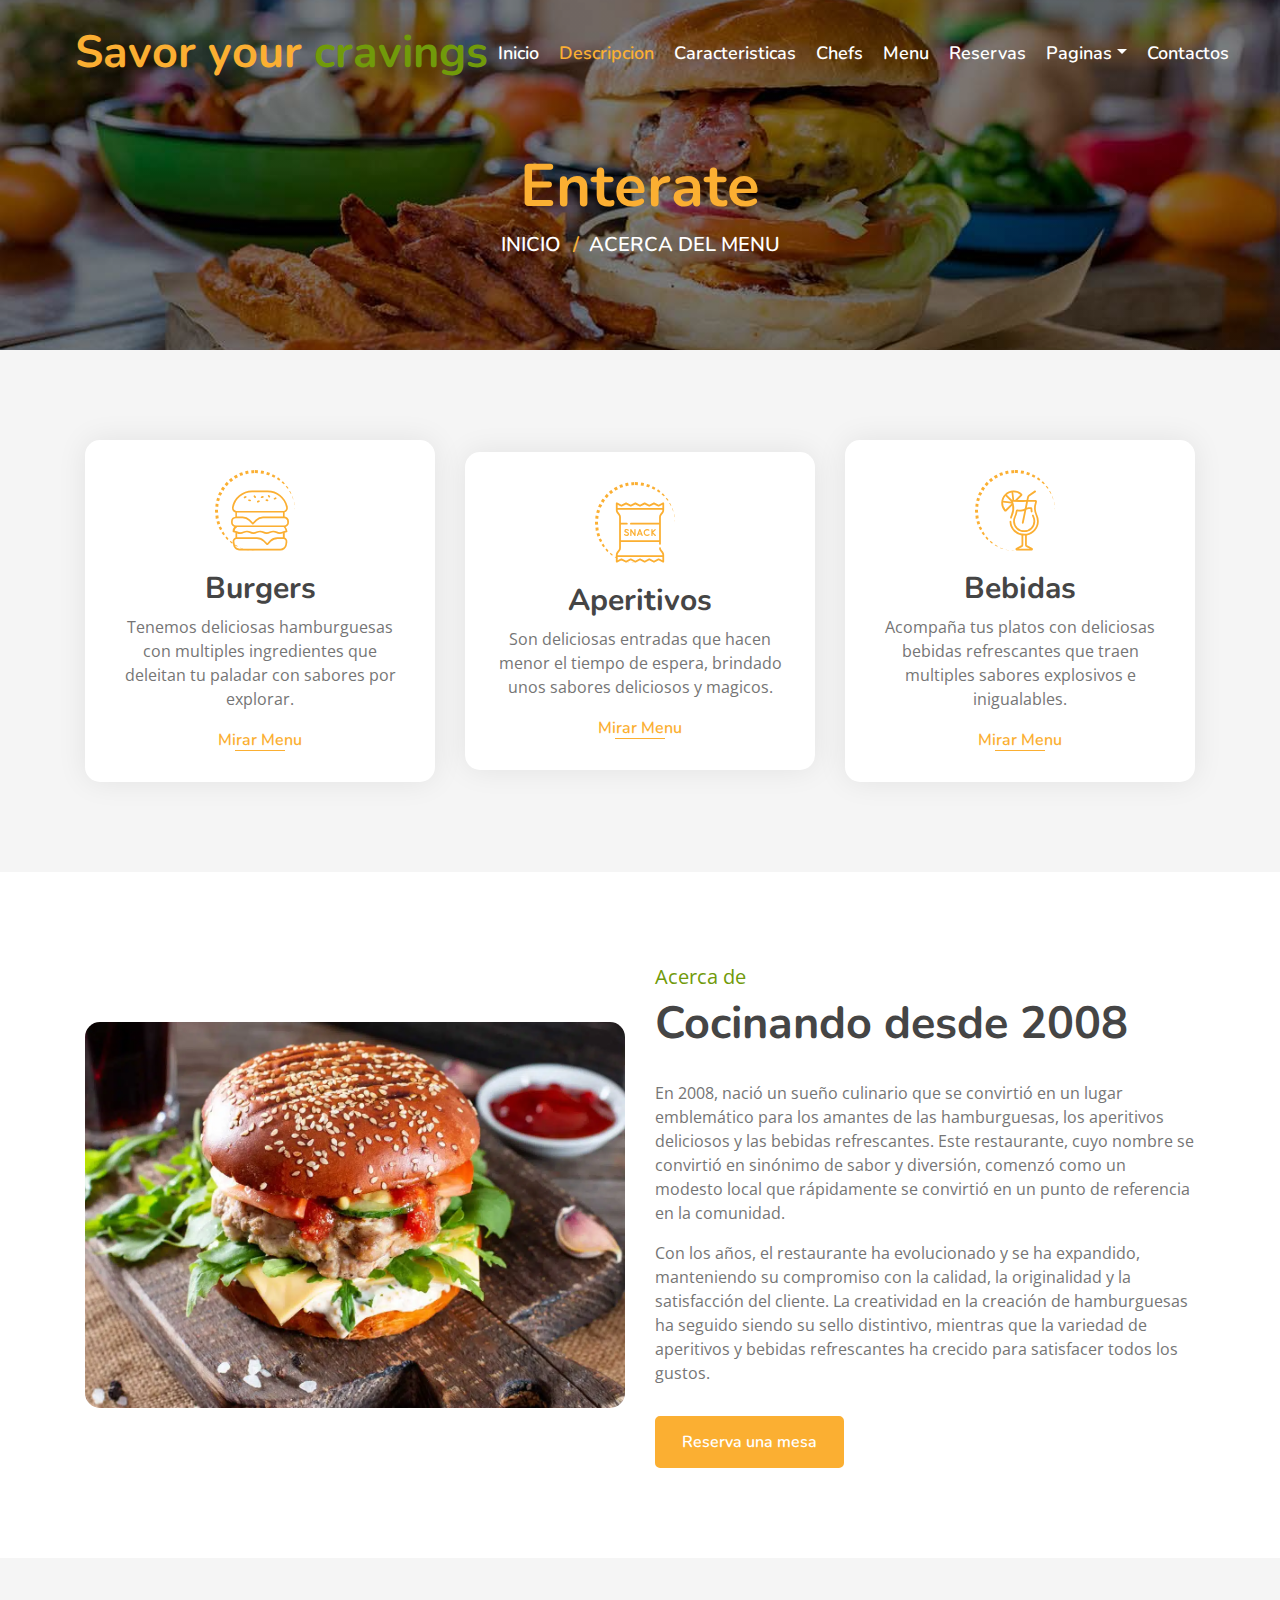
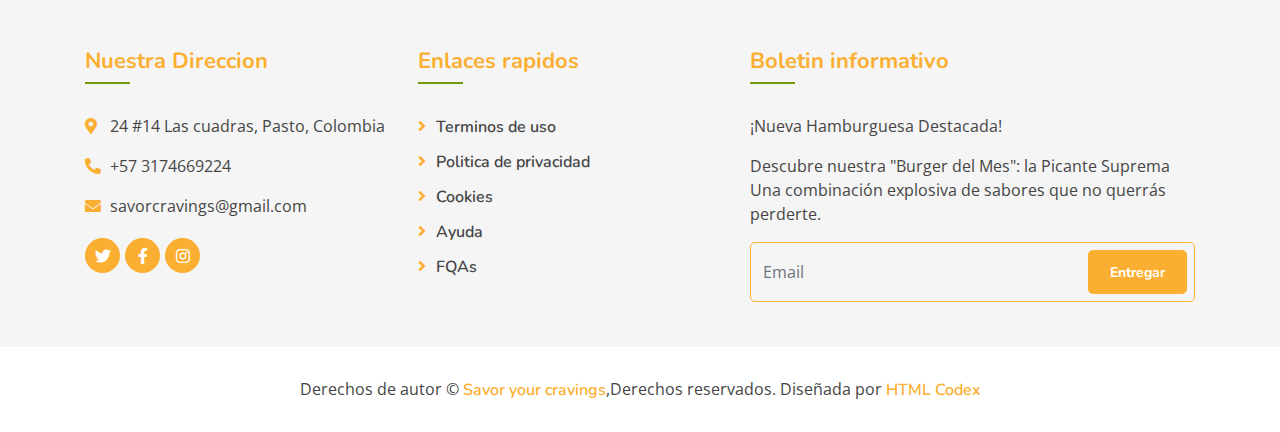
==== commit 844f2f31: "Se corrigio algunas palabras" ====
--- a/about.html
+++ b/about.html
@@ -46,7 +46,6 @@
                             <a href="#" class="nav-link dropdown-toggle" data-toggle="dropdown">Paginas</a>
                             <div class="dropdown-menu">
                                 <a href="blog.html" class="dropdown-item">Cuadricula del blog</a>
-                                <a href="single.html" class="dropdown-item">Detalle del blog</a>
                             </div>
                         </div>
                         <a href="contact.html" class="nav-item nav-link">Contactos</a>
@@ -178,7 +177,7 @@
                                     <h2>Nuestra Direccion </h2>
                                     <p><i class="fa fa-map-marker-alt"></i>24 #14 Las cuadras, Pasto, Colombia</p>
                                     <p><i class="fa fa-phone-alt"></i>+57 3174669224</p>
-                                    <p><i class="fa fa-envelope"></i>savorcravings123@gmail.com</p>
+                                    <p><i class="fa fa-envelope"></i>savorcravings@gmail.com</p>
                                     <div class="footer-social">
                                         <a href="https://twitter.com/savor_your_cra"><i class="fab fa-twitter"></i></a>
                                         <a href="https://www.facebook.com/profile.php?id=61553397871118"><i class="fab fa-facebook-f"></i></a>
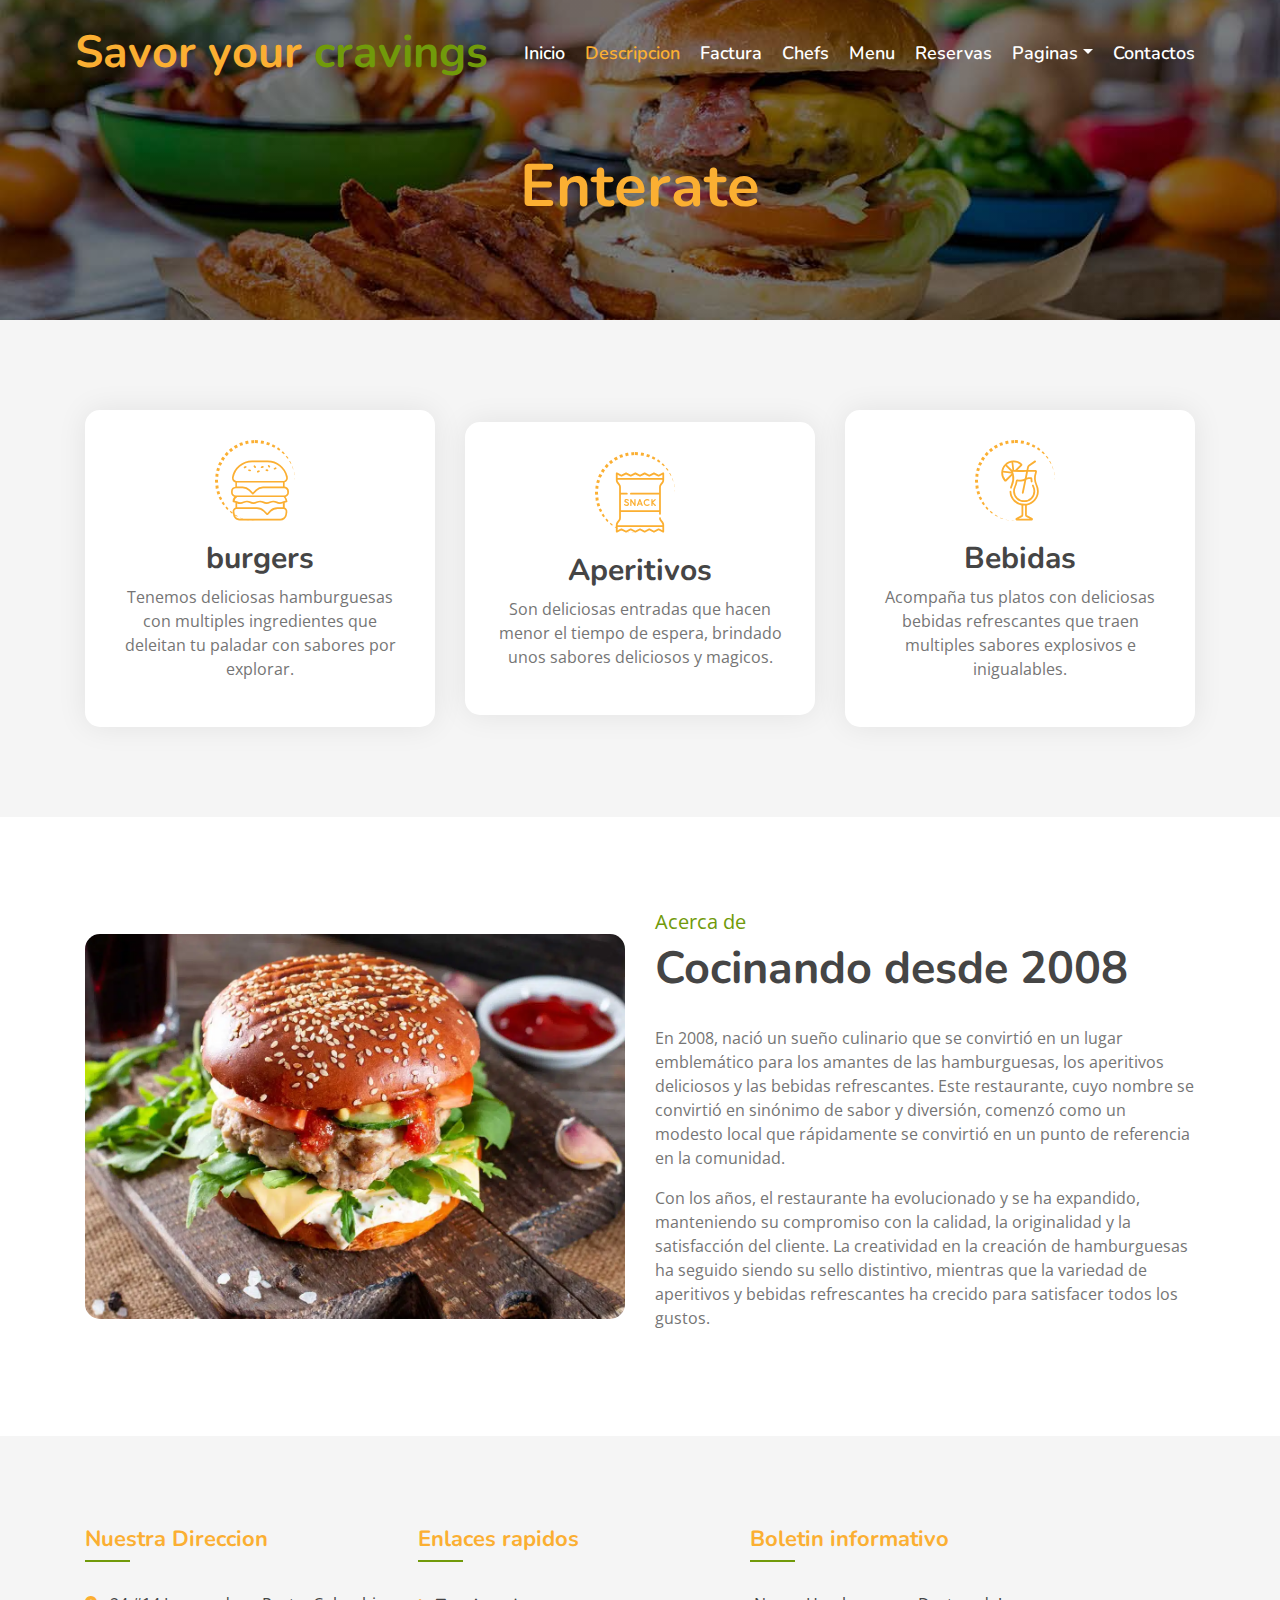
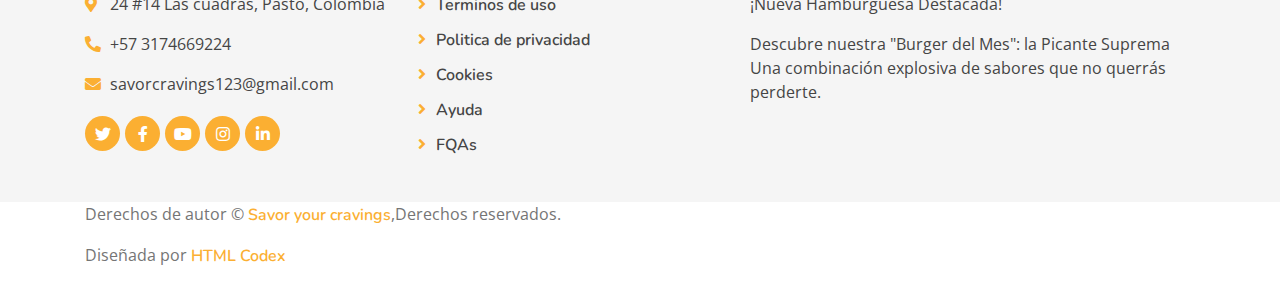
==== commit 354423c2: "Se modificaron los enlaces" ====
--- a/about.html
+++ b/about.html
@@ -2,7 +2,7 @@
 <html lang="en">
     <head>
         <meta charset="utf-8">
-        <title>Savor your cravings - sitio web de alimentos</title>
+        <title>Savor your cravings</title>
         <meta content="width=device-width, initial-scale=1.0" name="viewport">
         <meta content="Free Website Template" name="keywords">
         <meta content="Free Website Template" name="description">
@@ -38,7 +38,7 @@
                     <div class="navbar-nav ml-auto">
                         <a href="index.html" class="nav-item nav-link">Inicio</a>
                         <a href="about.html" class="nav-item nav-link active">Descripcion</a>
-                        <a href="feature.html" class="nav-item nav-link">Caracteristicas</a>
+                        <a href="feature.html" class="nav-item nav-link">Factura</a>
                         <a href="team.html" class="nav-item nav-link">Chefs</a>
                         <a href="menu.html" class="nav-item nav-link">Menu</a>
                         <a href="booking.html" class="nav-item nav-link">Reservas</a>
@@ -46,6 +46,7 @@
                             <a href="#" class="nav-link dropdown-toggle" data-toggle="dropdown">Paginas</a>
                             <div class="dropdown-menu">
                                 <a href="blog.html" class="dropdown-item">Cuadricula del blog</a>
+                                <a href="single.html" class="dropdown-item">Detalle del blog</a>
                             </div>
                         </div>
                         <a href="contact.html" class="nav-item nav-link">Contactos</a>
@@ -63,10 +64,7 @@
                     <div class="col-12">
                         <h2>Enterate </h2>
                     </div>
-                    <div class="col-12">
-                        <a href="">Inicio</a>
-                        <a href="">Acerca del menu</a>
-                    </div>
+                 
                 </div>
             </div>
         </div>
@@ -80,11 +78,11 @@
                     <div class="col-md-4">
                         <div class="food-item">
                             <i class="flaticon-burger"></i>
-                            <h2>Burgers</h2>
+                            <h2>burgers</h2>
                             <p>
                                 Tenemos deliciosas hamburguesas con multiples ingredientes que deleitan tu paladar con sabores por explorar. 
                             </p>
-                            <a href="">Mirar Menu</a>
+                           
                         </div>
                     </div>
                     <div class="col-md-4">
@@ -94,7 +92,7 @@
                             <p>
                                 Son deliciosas entradas que hacen menor el tiempo de espera, brindado unos sabores deliciosos y magicos. 
                             </p>
-                            <a href="">Mirar Menu</a>
+                           
                         </div>
                     </div>
                     <div class="col-md-4">
@@ -104,7 +102,7 @@
                             <p>
                                 Acompaña tus platos con deliciosas bebidas refrescantes que traen multiples sabores explosivos e inigualables. 
                             </p>
-                            <a href="">Mirar Menu</a>
+                           
                         </div>
                     </div>
                 </div>
@@ -137,7 +135,7 @@
                                 <p>
                                     Con los años, el restaurante ha evolucionado y se ha expandido, manteniendo su compromiso con la calidad, la originalidad y la satisfacción del cliente. La creatividad en la creación de hamburguesas ha seguido siendo su sello distintivo, mientras que la variedad de aperitivos y bebidas refrescantes ha crecido para satisfacer todos los gustos.
                                 </p>
-                                <a class="btn custom-btn" href="">Reserva una mesa </a>
+                               
                             </div>
                         </div>
                     </div>
@@ -177,11 +175,13 @@
                                     <h2>Nuestra Direccion </h2>
                                     <p><i class="fa fa-map-marker-alt"></i>24 #14 Las cuadras, Pasto, Colombia</p>
                                     <p><i class="fa fa-phone-alt"></i>+57 3174669224</p>
-                                    <p><i class="fa fa-envelope"></i>savorcravings@gmail.com</p>
+                                    <p><i class="fa fa-envelope"></i>savorcravings123@gmail.com</p>
                                     <div class="footer-social">
-                                        <a href="https://twitter.com/savor_your_cra"><i class="fab fa-twitter"></i></a>
-                                        <a href="https://www.facebook.com/profile.php?id=61553397871118"><i class="fab fa-facebook-f"></i></a>
-                                        <a href="https://www.instagram.com/savoryourcravings/"><i class="fab fa-instagram"></i></a>
+                                        <a href=""><i class="fab fa-twitter"></i></a>
+                                        <a href=""><i class="fab fa-facebook-f"></i></a>
+                                        <a href=""><i class="fab fa-youtube"></i></a>
+                                        <a href=""><i class="fab fa-instagram"></i></a>
+                                        <a href=""><i class="fab fa-linkedin-in"></i></a>
                                     </div>
                                 </div>
                             </div>
@@ -207,9 +207,7 @@
                             <p>                              
                             Descubre nuestra "Burger del Mes": la Picante Suprema Una combinación explosiva de sabores que no querrás perderte.
                              </p>
-                            <div class="form">
-                                <input class="form-control" placeholder="Email">
-                                <button class="btn custom-btn">Entregar</button>
+                           
                             </div>
                         </div>
                     </div>
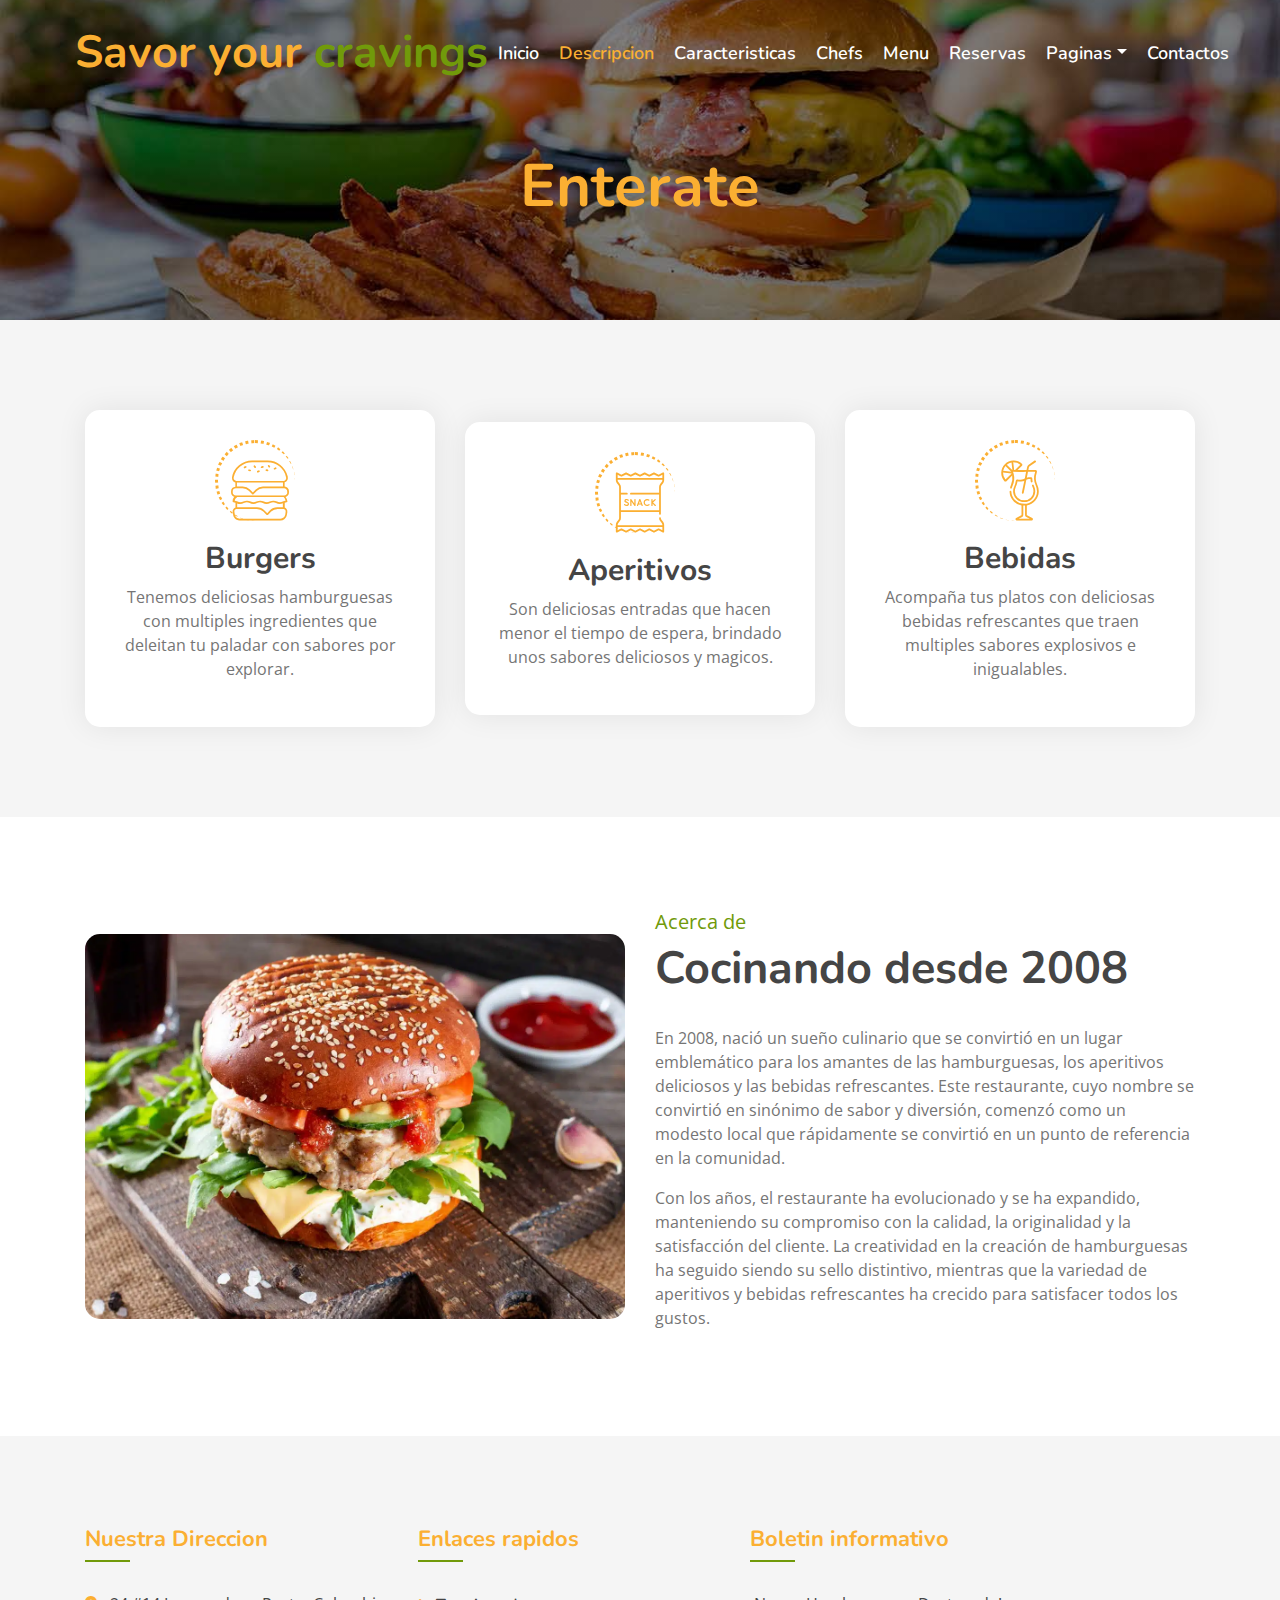
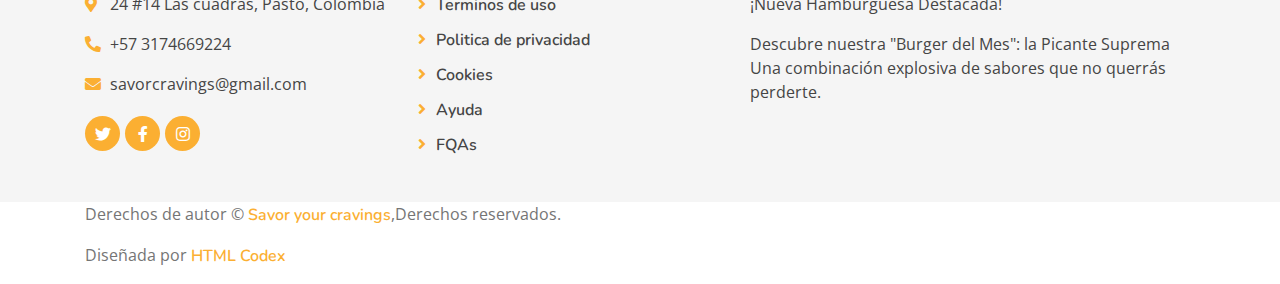
==== commit b56b5a1b: "Merge pull request #13 from Juan-Zambrano5/develop_Anyeli" ====
--- a/about.html
+++ b/about.html
@@ -2,7 +2,7 @@
 <html lang="en">
     <head>
         <meta charset="utf-8">
-        <title>Savor your cravings</title>
+        <title>Savor your cravings - sitio web de alimentos</title>
         <meta content="width=device-width, initial-scale=1.0" name="viewport">
         <meta content="Free Website Template" name="keywords">
         <meta content="Free Website Template" name="description">
@@ -38,7 +38,7 @@
                     <div class="navbar-nav ml-auto">
                         <a href="index.html" class="nav-item nav-link">Inicio</a>
                         <a href="about.html" class="nav-item nav-link active">Descripcion</a>
-                        <a href="feature.html" class="nav-item nav-link">Factura</a>
+                        <a href="feature.html" class="nav-item nav-link">Caracteristicas</a>
                         <a href="team.html" class="nav-item nav-link">Chefs</a>
                         <a href="menu.html" class="nav-item nav-link">Menu</a>
                         <a href="booking.html" class="nav-item nav-link">Reservas</a>
@@ -46,7 +46,6 @@
                             <a href="#" class="nav-link dropdown-toggle" data-toggle="dropdown">Paginas</a>
                             <div class="dropdown-menu">
                                 <a href="blog.html" class="dropdown-item">Cuadricula del blog</a>
-                                <a href="single.html" class="dropdown-item">Detalle del blog</a>
                             </div>
                         </div>
                         <a href="contact.html" class="nav-item nav-link">Contactos</a>
@@ -78,7 +77,7 @@
                     <div class="col-md-4">
                         <div class="food-item">
                             <i class="flaticon-burger"></i>
-                            <h2>burgers</h2>
+                            <h2>Burgers</h2>
                             <p>
                                 Tenemos deliciosas hamburguesas con multiples ingredientes que deleitan tu paladar con sabores por explorar. 
                             </p>
@@ -175,13 +174,11 @@
                                     <h2>Nuestra Direccion </h2>
                                     <p><i class="fa fa-map-marker-alt"></i>24 #14 Las cuadras, Pasto, Colombia</p>
                                     <p><i class="fa fa-phone-alt"></i>+57 3174669224</p>
-                                    <p><i class="fa fa-envelope"></i>savorcravings123@gmail.com</p>
+                                    <p><i class="fa fa-envelope"></i>savorcravings@gmail.com</p>
                                     <div class="footer-social">
-                                        <a href=""><i class="fab fa-twitter"></i></a>
-                                        <a href=""><i class="fab fa-facebook-f"></i></a>
-                                        <a href=""><i class="fab fa-youtube"></i></a>
-                                        <a href=""><i class="fab fa-instagram"></i></a>
-                                        <a href=""><i class="fab fa-linkedin-in"></i></a>
+                                        <a href="https://twitter.com/savor_your_cra"><i class="fab fa-twitter"></i></a>
+                                        <a href="https://www.facebook.com/profile.php?id=61553397871118"><i class="fab fa-facebook-f"></i></a>
+                                        <a href="https://www.instagram.com/savoryourcravings/"><i class="fab fa-instagram"></i></a>
                                     </div>
                                 </div>
                             </div>
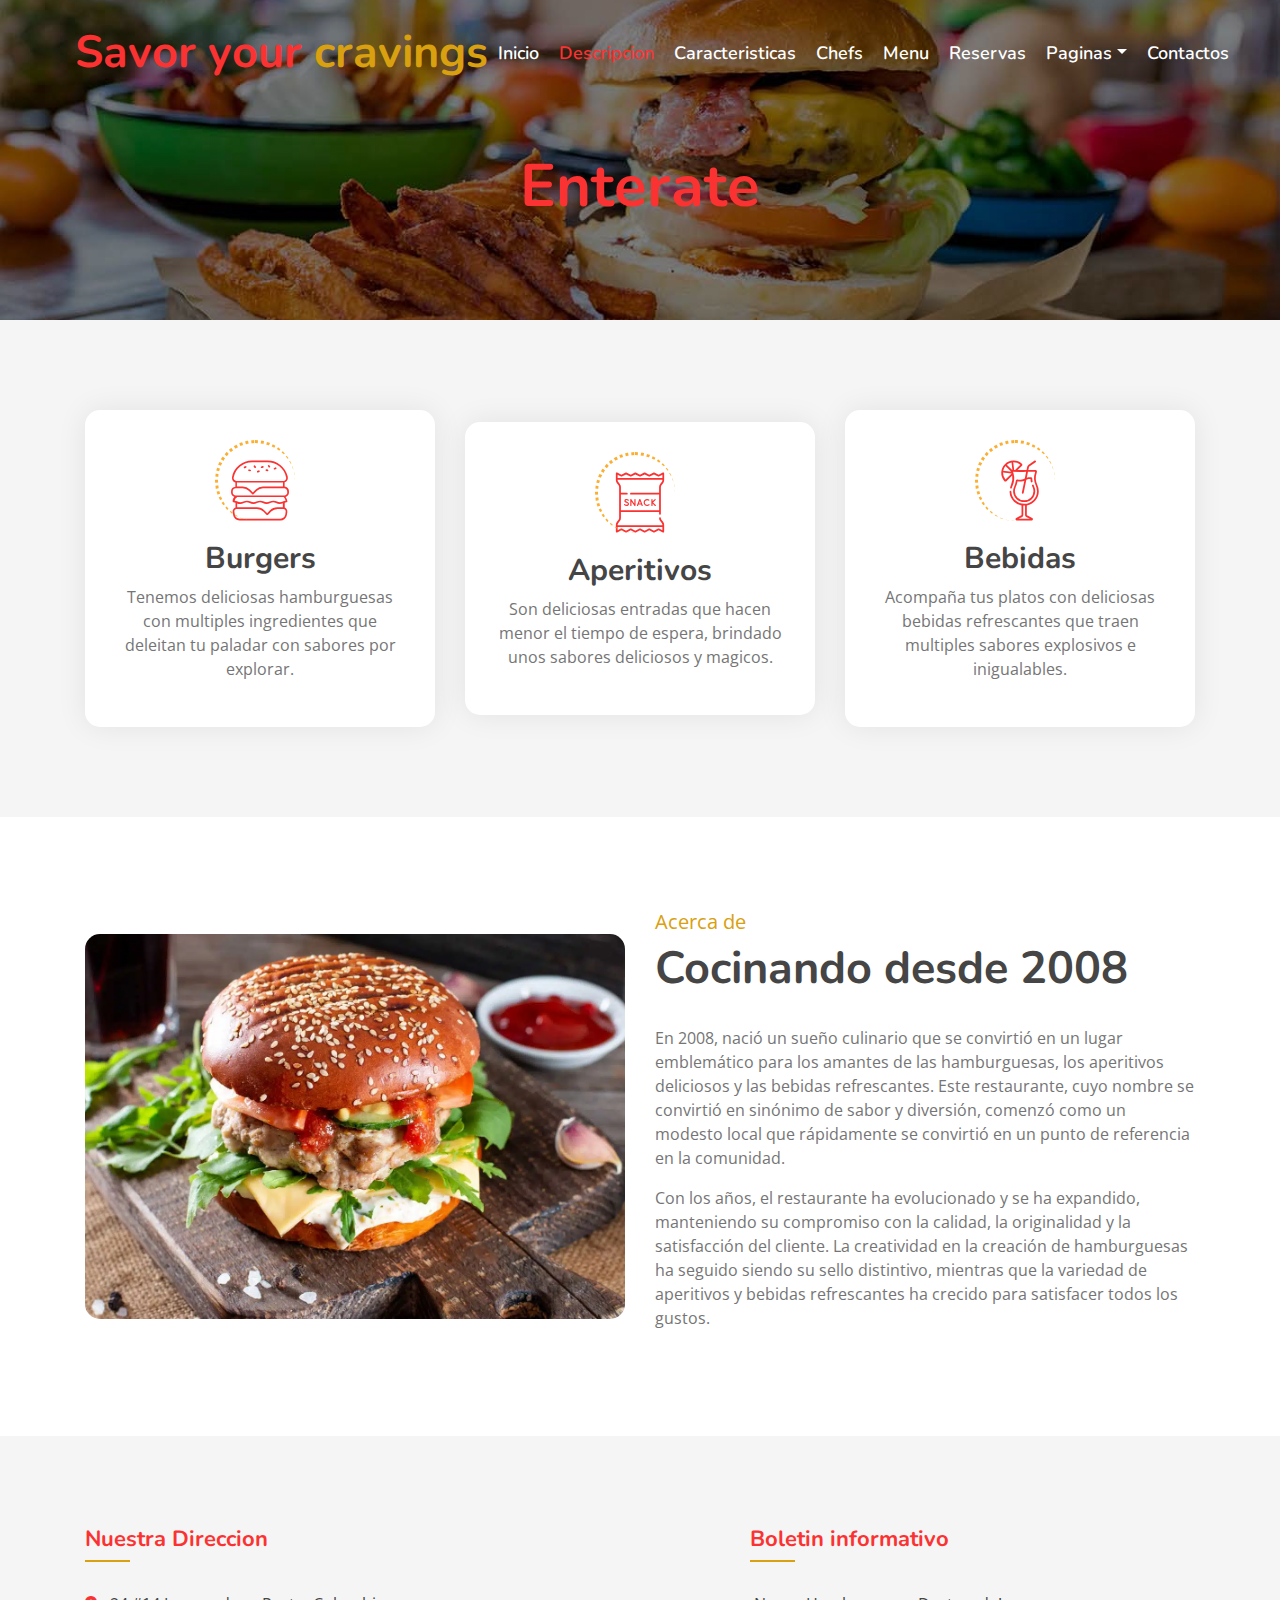
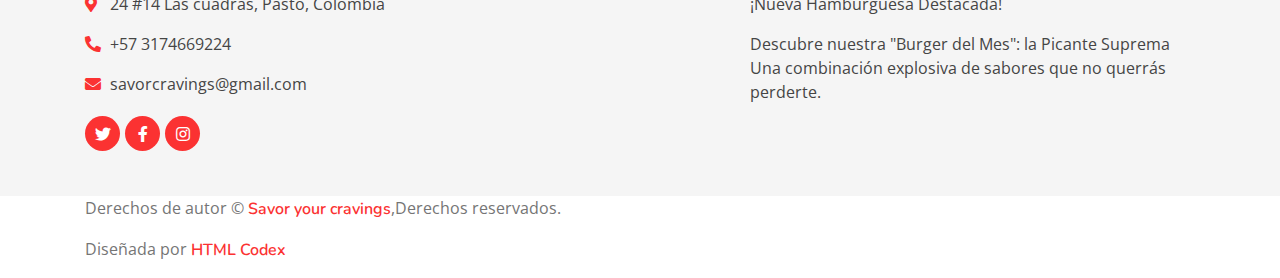
==== commit 3f95ff40: "Se realizaron algunas correcciones en la pagina" ====
--- a/about.html
+++ b/about.html
@@ -182,16 +182,6 @@
                                     </div>
                                 </div>
                             </div>
-                            <div class="col-md-6">
-                                <div class="footer-link">
-                                    <h2>Enlaces rapidos</h2>
-                                    <a href="">Terminos de uso</a>
-                                    <a href="">Politica de privacidad </a>
-                                    <a href="">Cookies</a>
-                                    <a href="">Ayuda</a>
-                                    <a href="">FQAs</a>
-                                </div>
-                            </div>
                         </div>
                     </div>
                     <div class="col-lg-5">
--- a/css/style.css
+++ b/css/style.css
@@ -20,14 +20,14 @@
 a {
     font-family: 'Nunito', sans-serif;
     font-weight: 600;
-    color: #fbaf32;
+    color: #fb3232;
     transition: .3s;
 }
 
 a:hover,
 a:active,
 a:focus {
-    color: #719a0a;
+    color: #d9a00f;
     outline: none;
     text-decoration: none;
 }
@@ -38,14 +38,14 @@
     font-size: 16px;
     font-weight: 600;
     color: #ffffff;
-    background: #fbaf32;
-    border: 2px solid #fbaf32;
+    background: #fb3232;
+    border: 2px solid #fb3232;;
     border-radius: 5px;
     transition: .5s;
 }
 
 .btn.custom-btn:hover {
-    color: #fbaf32;
+    color: #fb3232;;
     background: transparent;
 }
 
@@ -62,7 +62,7 @@
 .back-to-top {
     position: fixed;
     display: none;
-    background: #fbaf32;
+    background: #fb3232;
     width: 44px;
     height: 44px;
     text-align: center;
@@ -81,7 +81,7 @@
 }
 
 .back-to-top:hover {
-    background: #719a0a;
+    background: #d9a00f;
 }
 
 [class^="flaticon-"]:before, [class*=" flaticon-"]:before,
@@ -109,7 +109,7 @@
 
 .navbar .navbar-brand {
     margin: 0;
-    color: #fbaf32;
+    color: #fb3232;
     font-size: 45px;
     line-height: 0px;
     font-weight: 700;
@@ -119,15 +119,15 @@
 }
 
 .navbar .navbar-brand span {
-    color: #719a0a;
+    color: #d9a00f;
 }
 
 .navbar .navbar-brand:hover {
-    color: #fbaf32;
+    color: #fb3232;
 }
 
 .navbar .navbar-brand:hover span {
-    color: #fbaf32;
+    color: #fb3232;
 }
 
 .navbar .navbar-brand img {
@@ -157,11 +157,11 @@
     }
     
     .navbar .navbar-brand {
-        color: #fbaf32;
+        color: #fb3232;
     }
     
     .navbar.nav-sticky .navbar-brand {
-        color: #fbaf32;
+        color: #fb3232;
     }
 
     .navbar-light .navbar-nav .nav-link,
@@ -180,12 +180,12 @@
 
     .navbar-light .navbar-nav .nav-link:hover,
     .navbar-light .navbar-nav .nav-link.active {
-        color: #fbaf32;
+        color: #fb3232;
     }
     
     .navbar-light.nav-sticky .navbar-nav .nav-link:hover,
     .navbar-light.nav-sticky .navbar-nav .nav-link.active {
-        color: #fbaf32;
+        color: #fb3232;
     }
 }
 
@@ -196,7 +196,7 @@
     }
     
     .navbar .navbar-brand {
-        color: #fbaf32;
+        color: #fb3232;
     }
     
     .navbar .navbar-nav {
@@ -283,7 +283,7 @@
 }
 
 .carousel .carousel-text h1 span {
-    color: #fbaf32;
+    color: #fb3232;
 }
 
 .carousel .carousel-text p {
@@ -295,12 +295,12 @@
 
 .carousel .carousel-btn .btn:last-child {
     margin-left: 10px;
-    background: #719a0a;
-    border-color: #719a0a;
+    background: #d9a00f;
+    border-color: #d9a00f;
 }
 
 .carousel .carousel-btn .btn:last-child:hover {
-    color: #719a0a;
+    color: #d9a00f;
     background: transparent;
 }
 
@@ -378,7 +378,7 @@
 
 .page-header h2 {
     position: relative;
-    color: #fbaf32;
+    color: #fb3232;;
     font-size: 60px;
     font-weight: 700;
 }
@@ -403,7 +403,7 @@
     top: -1px;
     right: -7px;
     text-align: center;
-    color: #fbaf32;
+    color: #fb3232;
 }
 
 .page-header a:last-child::after {
@@ -430,7 +430,7 @@
 }
 
 .section-header p {
-    color: #719a0a;
+    color: #d9a00f;
     margin-bottom: 5px;
     position: relative;
     font-size: 20px;
@@ -485,7 +485,7 @@
 
 .booking .booking-form {
     padding: 60px 30px;
-    background: #fbaf32;
+    background: #fb3232;
 }
 
 .booking .booking-form .control-group {
@@ -533,7 +533,7 @@
 
 .booking .booking-form .btn.custom-btn {
     width: 100%;
-    color: #fbaf32;
+    color: #fb3232;
     background: #ffffff;
     border: 1px solid #ffffff;
 }
@@ -574,7 +574,7 @@
 .food .food-item i {
     position: relative;
     display: inline-block;
-    color: #fbaf32;
+    color: #fb3232;
     font-size: 60px;
     line-height: 60px;
     margin-bottom: 20px;
@@ -582,7 +582,7 @@
 }
 
 .food .food-item:hover i {
-    color: #719a0a;
+    color: #d9a00f;
 }
 
 .food .food-item i::after {
@@ -600,7 +600,7 @@
 }
 
 .food .food-item:hover i::after {
-    border: 3px dotted #719a0a;
+    border: 3px dotted #d9a00f;
     border-right: transparent;
     border-bottom: transparent;
 }
@@ -622,14 +622,14 @@
     height: 1px;
     bottom: 0;
     left: calc(50% - 25px);
-    background: #fbaf32;
+    background: #fb3232;
     transition: .3s;
 }
 
 .food .food-item a:hover::after {
     width: 100%;
     left: 0;
-    background: #719a0a;
+    background: #d9a00f;
 }
 
 
@@ -684,7 +684,7 @@
     display: block;
     width: 100px;
     height: 100px;
-    background: #fbaf32;
+    background: #fb3232;
     border-radius: 50%;
     animation: pulse-border 1500ms ease-out infinite;
 }
@@ -699,7 +699,7 @@
     display: block;
     width: 100px;
     height: 100px;
-    background: #fbaf32;
+    background: #fb3232;
     border-radius: 50%;
     transition: all 200ms;
 }
@@ -836,7 +836,7 @@
 .feature .feature-item i {
     position: relative;
     display: block;
-    color: #719a0a;
+    color: #d9a00f;
     font-size: 60px;
     line-height: 60px;
     margin-bottom: 15px;
@@ -852,7 +852,7 @@
     height: 40px;
     top: -10px;
     left: 20px;
-    background: #fbaf32;
+    background: #fb3232;
     border-radius: 30px;
     z-index: -1;
 }
@@ -882,7 +882,7 @@
 
 .menu .menu-tab .nav.nav-pills .nav-link {
     color: #ffffff;
-    background: #fbaf32;
+    background: #fb3232;
     border-radius: 5px;
     margin: 0 5px;
 }
@@ -890,7 +890,7 @@
 .menu .menu-tab .nav.nav-pills .nav-link:hover,
 .menu .menu-tab .nav.nav-pills .nav-link.active {
     color: #ffffff;
-    background: #719a0a;
+    background: #d9a00f;
 }
 
 .menu .menu-tab .tab-content {
@@ -952,7 +952,7 @@
     display: inline-block;
     float: right;
     padding-left: 5px;
-    color: #fbaf32;
+    color: #fb3232;
     background: #ffffff;
 }
 
@@ -1047,13 +1047,13 @@
     border-radius: 40px;
     font-size: 16px;
     color: #ffffff;
-    background: #fbaf32;
+    background: #fb3232;
     opacity: 0;
 }
 
 .team .team-social a:hover {
     color: #ffffff;
-    background: #719a0a;
+    background: #d9a00f;
 }
 
 .team .team-item:hover .team-social {
@@ -1184,11 +1184,11 @@
     width: 12px;
     height: 12px;
     border-radius: 50%;
-    background: #fbaf32;
+    background: #fb3232;
 }
 
 .testimonial .owl-dot.active {
-    background: #719a0a;
+    background: #d9a00f;
 }
 
 
@@ -1248,7 +1248,7 @@
 }
 
 .blog .blog-meta i {
-    color: #fbaf32;
+    color: #fb3232;
     margin-right: 5px;
 }
 
@@ -1270,16 +1270,16 @@
 }
 
 .blog .pagination .page-link {
-    color: #fbaf32;
+    color: #fb3232;
     border-radius: 5px;
-    border-color: #fbaf32;
+    border-color: #fb3232;
     margin: 0 2px;
 }
 
 .blog .pagination .page-link:hover,
 .blog .pagination .page-item.active .page-link {
     color: #ffffff;
-    background: #fbaf32;
+    background: #fb3232;
 }
 
 .blog .pagination .disabled .page-link {
@@ -1325,15 +1325,15 @@
     padding: 7px 15px;
     font-size: 14px;
     font-weight: 400;
-    color: #fbaf32;
+    color: #fb3232;
     border: 1px solid #dddddd;
     border-radius: 5px;
 }
 
 .single .single-tags a:hover {
     color: #ffffff;
-    background: #fbaf32;
-    border-color: #fbaf32;
+    background: #fb3232;
+    border-color: #fb3232;
 }
 
 .single .single-bio {
@@ -1412,7 +1412,7 @@
 }
 
 .single .post-item .post-text a:hover {
-    color: #fbaf32;
+    color: #fb3232;
 }
 
 .single .post-item .post-meta {
@@ -1454,7 +1454,7 @@
     align-items: center;
     justify-content: center;
     color: #ffffff;
-    background: #fbaf32;
+    background: #fb3232;
     font-size: 16px;
     transition: .3s;
 }
@@ -1462,7 +1462,7 @@
 .single .related-slider .owl-nav .owl-prev:hover,
 .single .related-slider .owl-nav .owl-next:hover {
     color: #ffffff;
-    background: #719a0a;
+    background: #d9a00f;
 }
 
 .single .single-comment {
@@ -1526,7 +1526,7 @@
 }
 
 .single .comment-text .btn:hover {
-    background: #fbaf32;
+    background: #fb3232;
 }
 
 .single .comment-form {
@@ -1588,7 +1588,7 @@
     height: 2px;
     bottom: 0;
     left: 0;
-    background: #fbaf32;
+    background: #d9a00f;
 }
 
 .sidebar .sidebar-widget .search-widget {
@@ -1612,7 +1612,7 @@
     height: 40px;
     padding: 0;
     font-size: 25px;
-    color: #fbaf32;
+    color: #fb3232;
     background: none;
     border-radius: 0;
     border: none;
@@ -1620,7 +1620,7 @@
 }
 
 .sidebar .search-widget .btn:hover {
-    color: #719a0a;
+    color: #d9a00f;
 }
 
 .sidebar .sidebar-widget .recent-post {
@@ -1633,14 +1633,14 @@
 
 .sidebar .tab-post .nav.nav-pills .nav-link {
     color: #ffffff;
-    background: #fbaf32;
+    background: #fb3232;
     border-radius: 0;
 }
 
 .sidebar .tab-post .nav.nav-pills .nav-link:hover,
 .sidebar .tab-post .nav.nav-pills .nav-link.active {
     color: #ffffff;
-    background: #719a0a;
+    background: #d9a00f;
 }
 
 .sidebar .tab-post .tab-content {
@@ -1680,7 +1680,7 @@
     content: '\f105';
     font-family: 'Font Awesome 5 Free';
     font-weight: 900;
-    color: #fbaf32;
+    color: #fb3232;
     left: 1px;
 }
 
@@ -1700,15 +1700,15 @@
     padding: 7px 15px;
     font-size: 14px;
     font-weight: 400;
-    color: #fbaf32;
+    color: #fb3232;
     border: 1px solid #dddddd;
     border-radius: 5px;
 }
 
 .single .tag-widget a:hover {
     color: #ffffff;
-    background: #fbaf32;
-    border-color: #fbaf32;
+    background: #fb3232;
+    border-color: #fb3232;
 }
 
 .sidebar .image-widget {
@@ -1757,7 +1757,7 @@
     display: flex;
     align-items: center;
     justify-content: center;
-    background: #fbaf32;
+    background: #fb3232;
     border-radius: 50px;
 }
 
@@ -1777,7 +1777,7 @@
 .contact .contact-text h3 {
     font-size: 18px;
     font-weight: 700;
-    color: #719a0a;
+    color: #d9a00f;
 }
 
 .contact .contact-text p {
@@ -1789,11 +1789,11 @@
 .contact .contact-social a {
     margin-right: 10px;
     font-size: 18px;
-    color: #fbaf32;
+    color: #fb3232;
 }
 
 .contact .contact-social a:hover {
-    color: #719a0a;
+    color: #d9a00f;
 }
 
 .contact .contact-form iframe {
@@ -1851,7 +1851,7 @@
     padding-bottom: 10px;
     font-size: 22px;
     font-weight: 700;
-    color: #fbaf32;
+    color: #fb3232;
 }
 
 .footer .footer-contact h2::after,
@@ -1863,7 +1863,7 @@
     height: 2px;
     bottom: 0;
     left: 0;
-    background: #719a0a;
+    background: #d9a00f;
 }
 
 .footer .footer-link a {
@@ -1879,17 +1879,17 @@
     font-family: "Font Awesome 5 Free";
     font-weight: 900;
     margin-right: 10px;
-    color: #fbaf32;
+    color: #fb3232;
 }
 
 .footer .footer-link a:hover {
-    color: #fbaf32;
+    color: #fb3232;
     letter-spacing: 1px;
 }
 
 .footer .footer-contact p i {
     width: 25px;
-    color: #fbaf32;
+    color: #fb3232;
 }
 
 .footer .footer-social {
@@ -1906,14 +1906,14 @@
     display: flex;
     align-items: center;
     justify-content: center;
-    background: #fbaf32;
+    background: #fb3232;
     border-radius: 35px;
     font-size: 16px;
     color: #ffffff;
 }
 
 .footer .footer-social a:hover {
-    background: #719a0a;
+    background: #d9a00f;
 }
 
 .footer .footer-social a:last-child {
@@ -1928,7 +1928,7 @@
 .footer .footer-newsletter input {
     height: 60px;
     background: transparent;
-    border: 1px solid #fbaf32;
+    border: 1px solid #fb3232;
     border-radius: 5px;
 }
 
@@ -1957,9 +1957,10 @@
 }
 
 .footer .copyright p a {
-    color: #fbaf32;
+    color: #fb3232;
 }
 
 .footer .copyright p a:hover {
-    color: #719a0a;
-}
+    color: #d9a00f;
+}
+
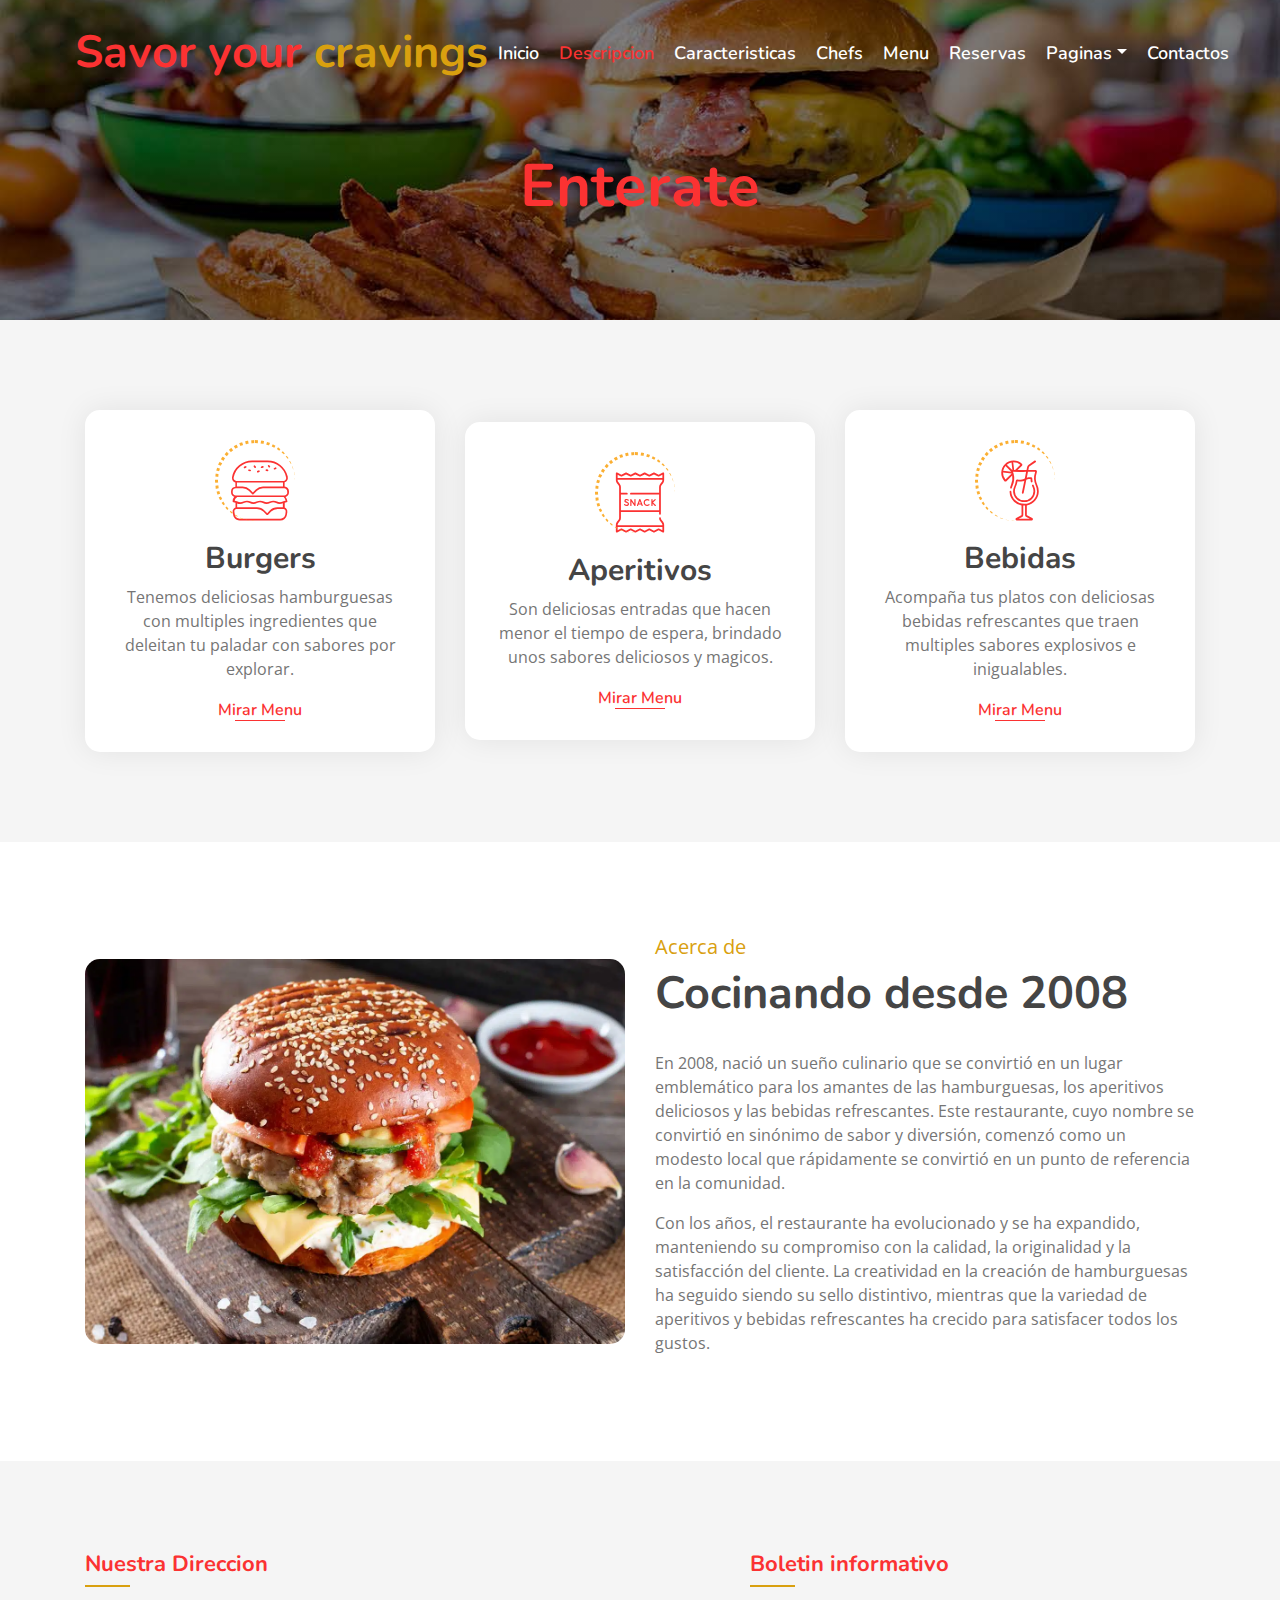
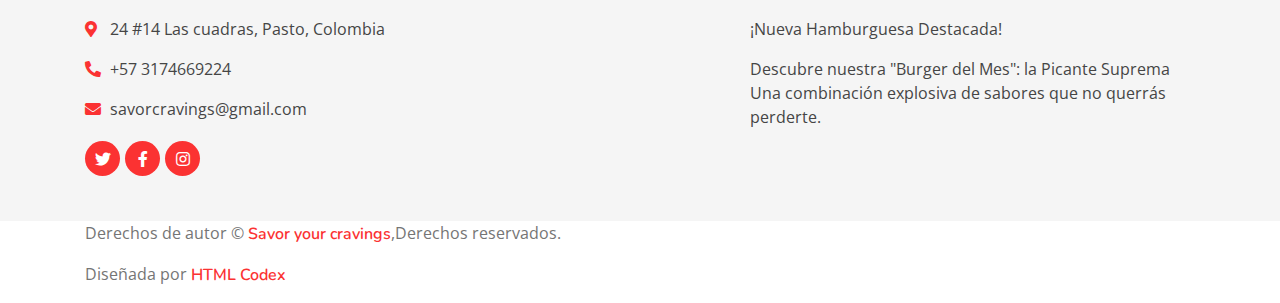
==== commit b0e6b812: "Se modifico el corre en el index y se añadieron botones que llevan al menu en la descripcion" ====
--- a/about.html
+++ b/about.html
@@ -81,7 +81,7 @@
                             <p>
                                 Tenemos deliciosas hamburguesas con multiples ingredientes que deleitan tu paladar con sabores por explorar. 
                             </p>
-                           
+                            <a href="menu.html">Mirar Menu</a>
                         </div>
                     </div>
                     <div class="col-md-4">
@@ -91,7 +91,7 @@
                             <p>
                                 Son deliciosas entradas que hacen menor el tiempo de espera, brindado unos sabores deliciosos y magicos. 
                             </p>
-                           
+                            <a href="menu.html">Mirar Menu</a>
                         </div>
                     </div>
                     <div class="col-md-4">
@@ -101,7 +101,7 @@
                             <p>
                                 Acompaña tus platos con deliciosas bebidas refrescantes que traen multiples sabores explosivos e inigualables. 
                             </p>
-                           
+                            <a href="menu.html">Mirar Menu</a>
                         </div>
                     </div>
                 </div>
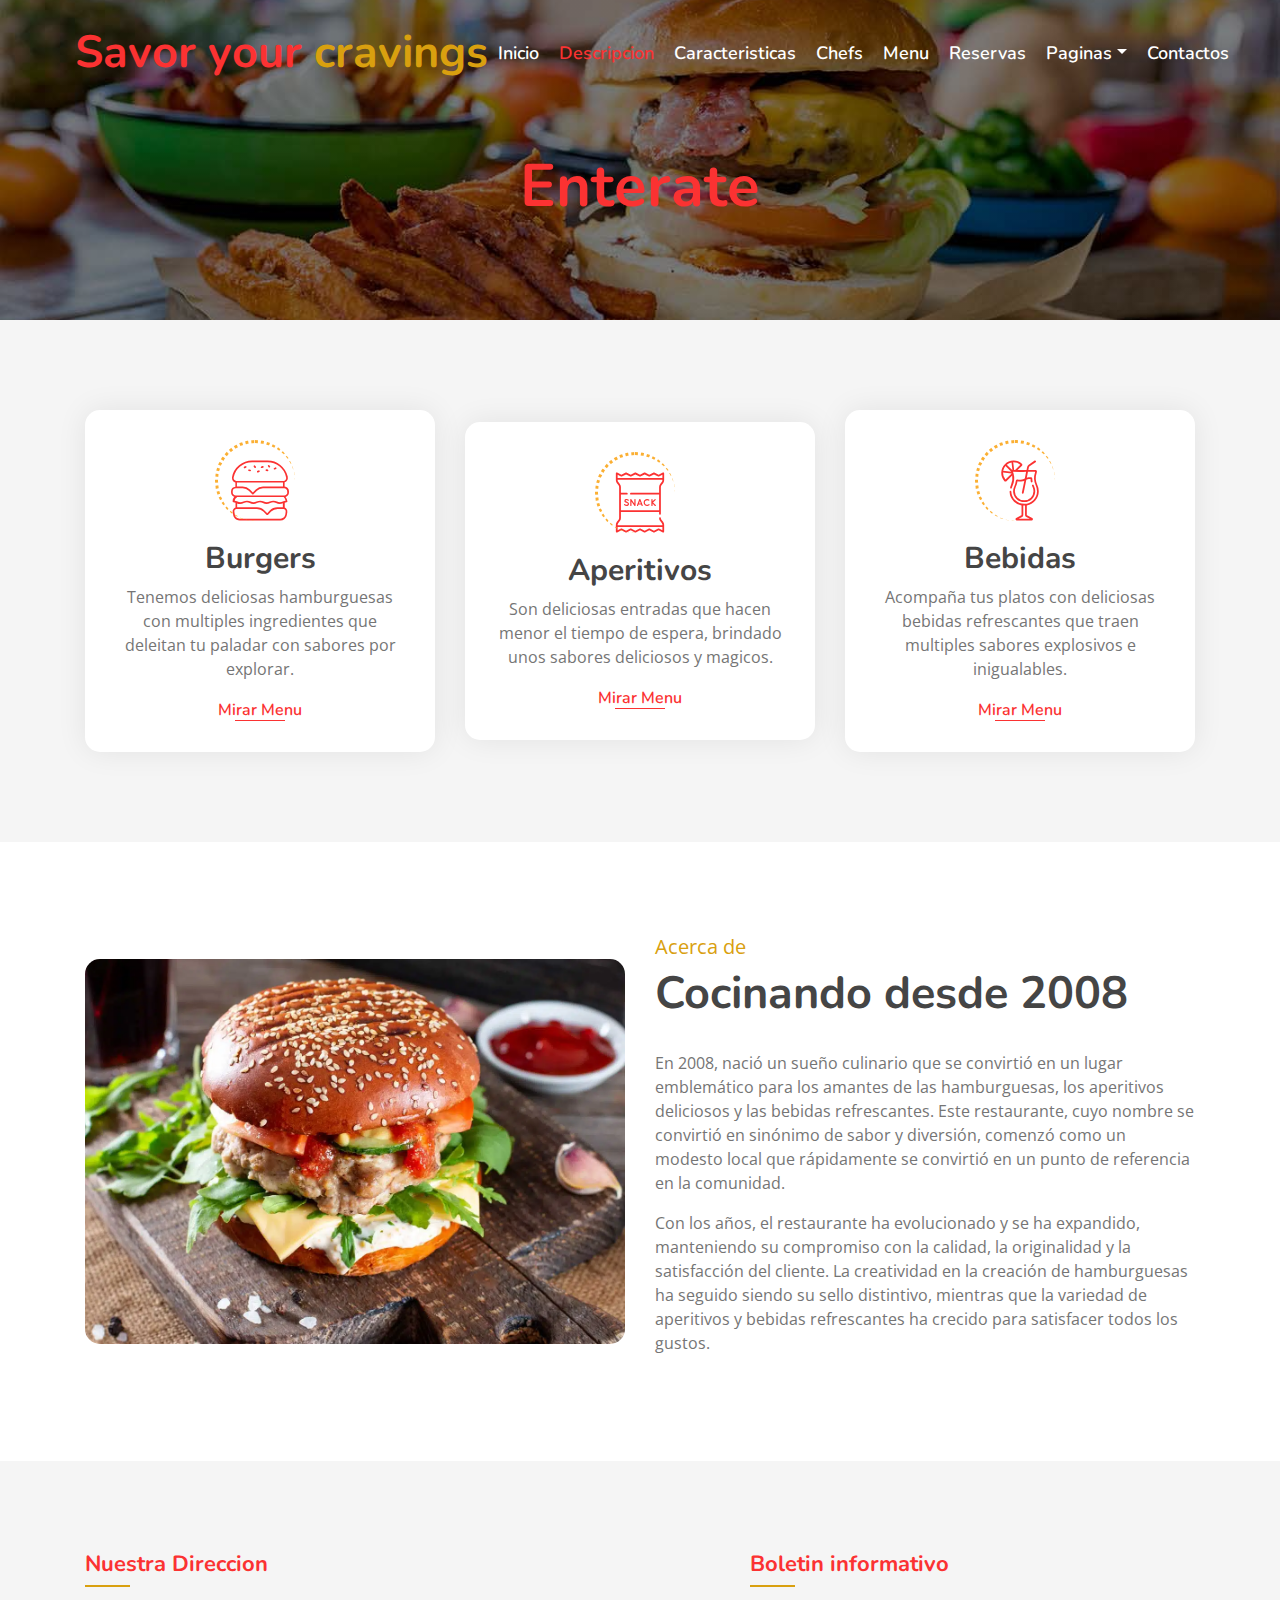
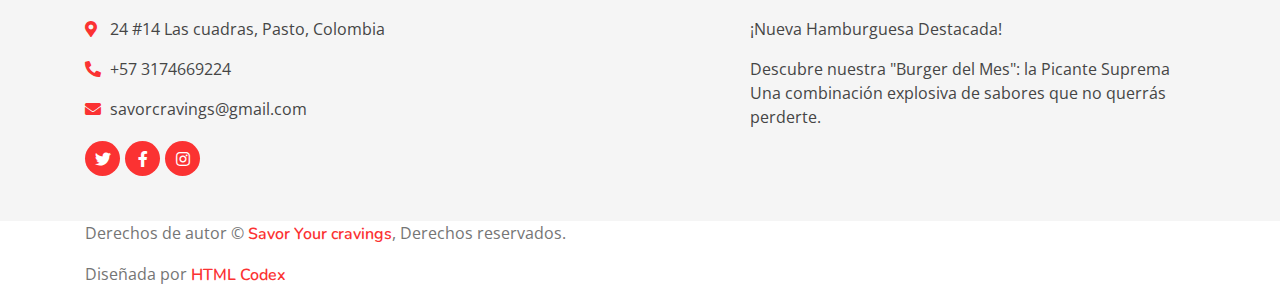
==== commit c984f0be: "Se modifico la escritura" ====
--- a/about.html
+++ b/about.html
@@ -202,7 +202,7 @@
             </div>
             <div class="copyright">
                 <div class="container">
-                    <p>Derechos de autor &copy; <a href="#">Savor your cravings</a>,Derechos reservados.</p>
+                    <p>Derechos de autor &copy; <a href="#">Savor Your cravings</a>, Derechos reservados.</p>
                     <p>Diseñada por <a href="https://htmlcodex.com">HTML Codex</a></p>
                 </div>
             </div>
